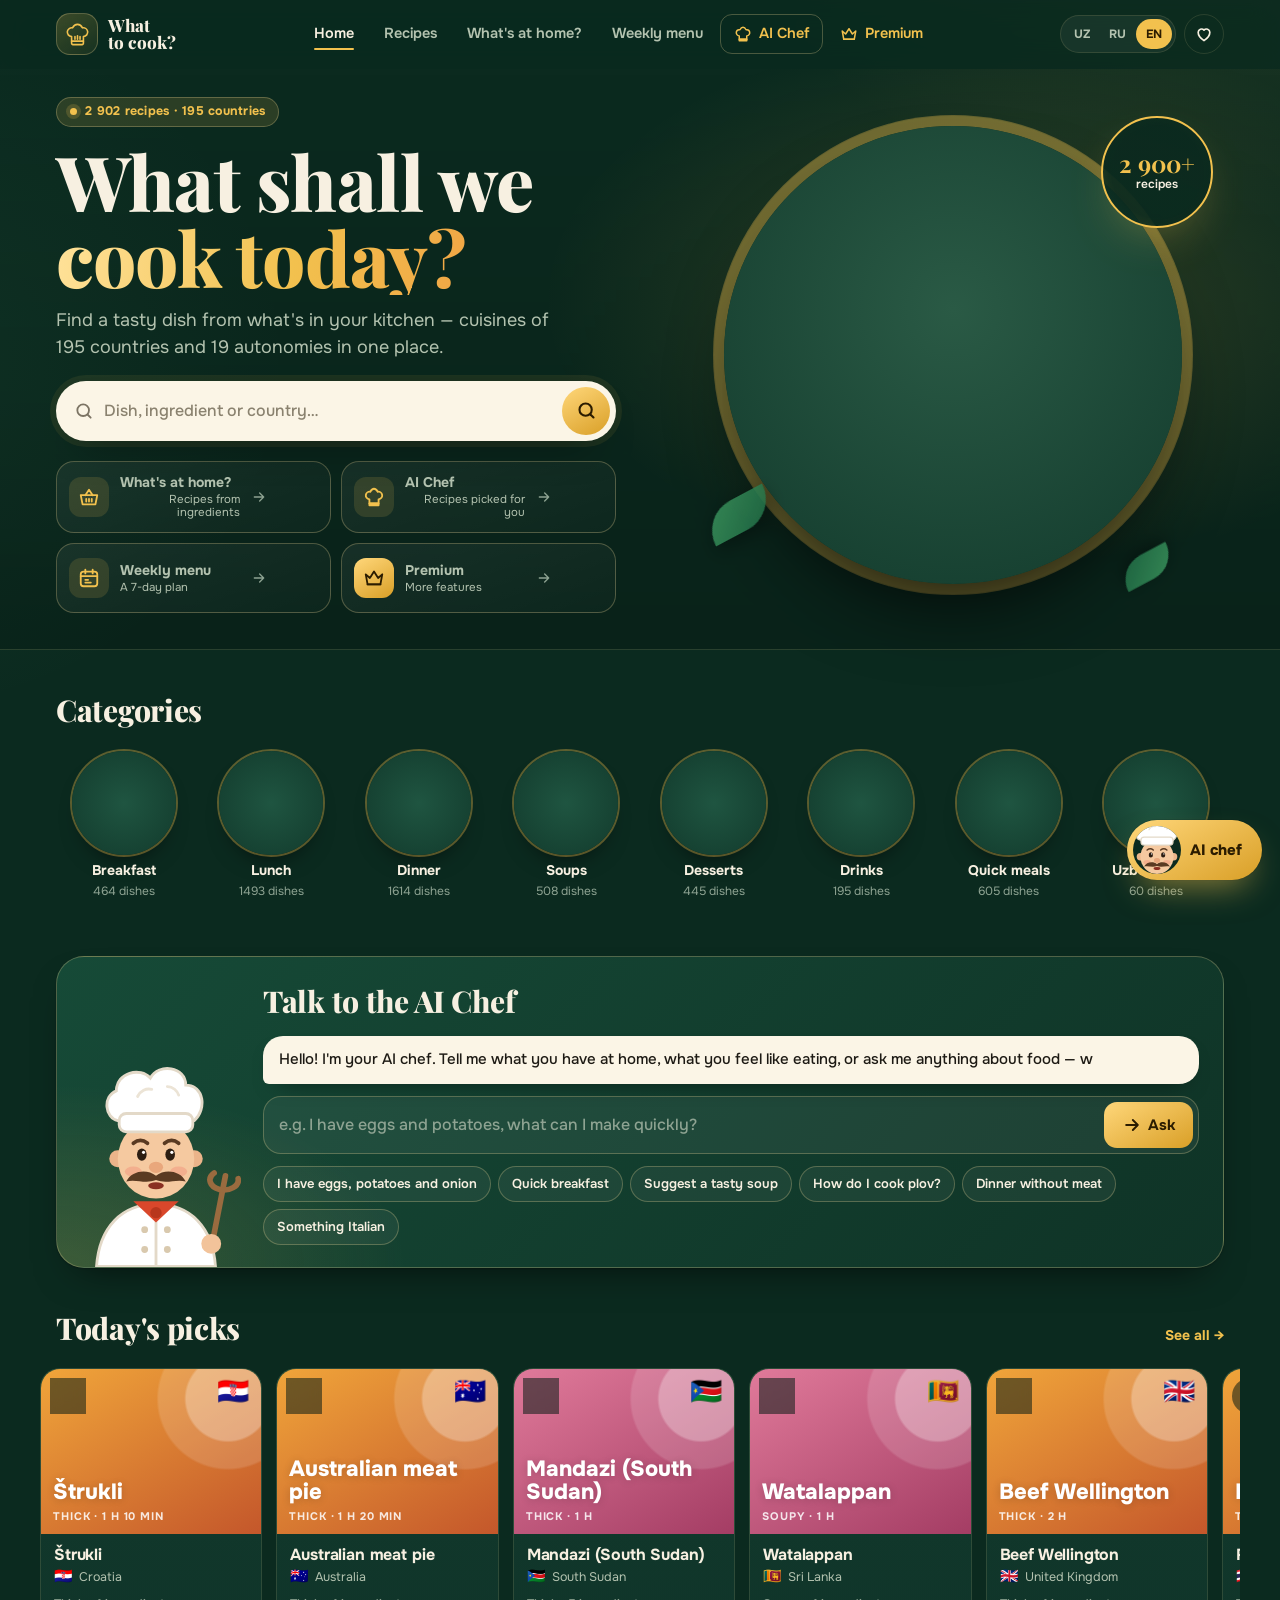
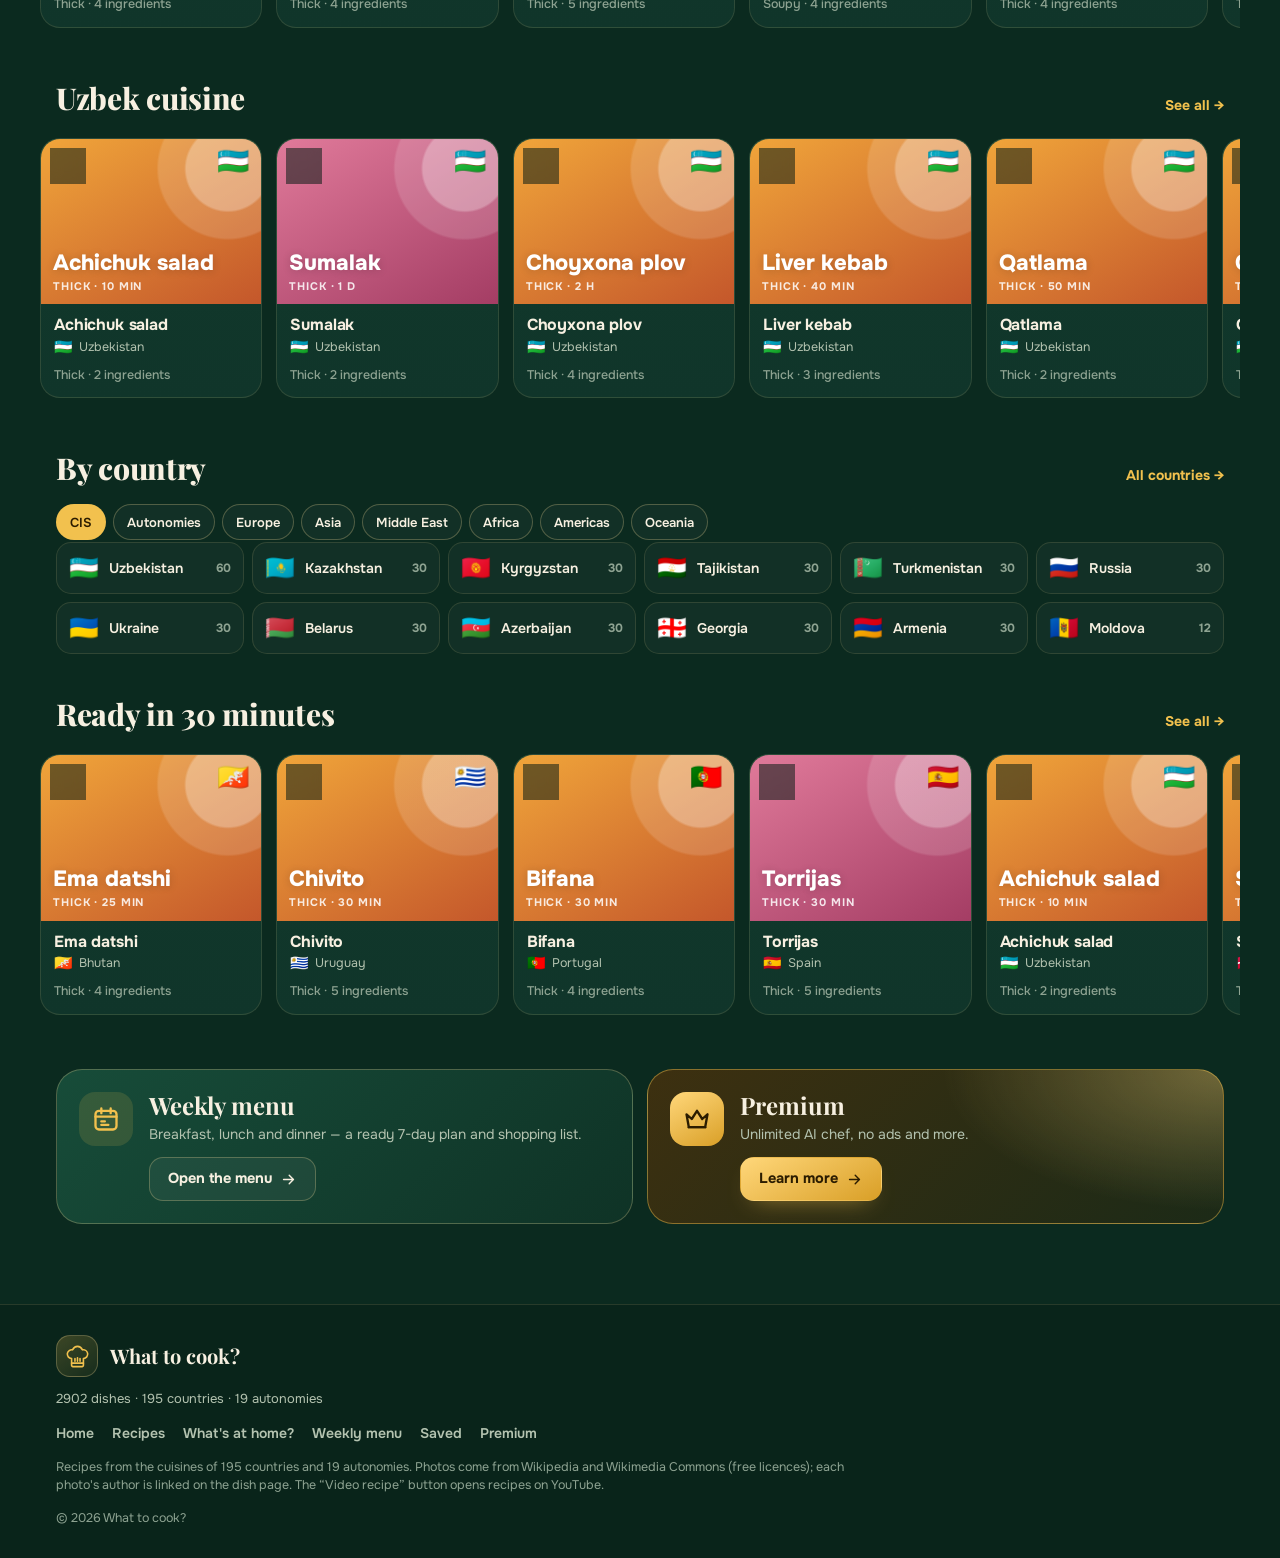
==== preview/index.html @ fdb8fc62 "Yangi dizayn ko'rinishi: /preview/ (asosiy sayt o'zgarmagan) Co-Authored-By: Claude Opus 5.5 <norepl" ====
<!doctype html>
<html lang="uz">
<head>
<meta charset="utf-8">
<meta name="viewport" content="width=device-width,initial-scale=1,viewport-fit=cover">
<title>Nima pishiramiz?</title>
<meta name="description" content="AI oshpazdan so'rang — 195 davlat va 19 avtonomiyadan 2900 dan ortiq taom retsepti, suratlari va tayyorlash usullari.">
<meta name="theme-color" content="#0b2a1f">
<link rel="icon" href="data:image/svg+xml,%3Csvg xmlns='http://www.w3.org/2000/svg' viewBox='0 0 100 100'%3E%3Ctext y='.9em' font-size='90'%3E%F0%9F%8D%B2%3C/text%3E%3C/svg%3E">
<link rel="preconnect" href="https://fonts.googleapis.com">
<link rel="preconnect" href="https://fonts.gstatic.com" crossorigin>
<link rel="preconnect" href="https://commons.wikimedia.org">
<link rel="preconnect" href="https://upload.wikimedia.org">
<link rel="stylesheet" href="https://fonts.googleapis.com/css2?family=Playfair+Display:ital,wght@0,700;0,800;1,700&family=Onest:wght@400;500;600;700&display=swap">
<link rel="stylesheet" href="style.css?v=9">
</head>
<body class="locked">
<div class="gate" id="gate"><div class="gcard"><div class="gspin"></div></div></div>

<header class="hdr" id="hdr">
  <div class="hin wrap">
    <a class="brand" href="#/" aria-label="Nima pishiramiz?">
      <span class="logo" aria-hidden="true"><svg viewBox="0 0 32 32"><path d="M9 18.5c-3.3-.4-5.5-3-5-6.2.5-2.8 3.3-4.7 6.1-4.2C11.3 5.6 13.6 4 16 4s4.7 1.6 5.9 4.1c2.8-.5 5.6 1.4 6.1 4.2.5 3.2-1.7 5.8-5 6.2V24H9z"/><path d="M9 24h14v2.5a1.5 1.5 0 0 1-1.5 1.5h-11A1.5 1.5 0 0 1 9 26.5z"/><path d="M13 18.5v3M16 17.5v4M19 18.5v3"/></svg></span>
      <span class="bname" id="bname">Nima<br>pishiramiz?</span>
    </a>
    <nav class="nav" id="nav" aria-label="Menu"></nav>
    <div class="hact">
      <div class="lang" id="lang" role="group" aria-label="Til / Язык / Language">
        <button data-lang="uz" aria-pressed="true">UZ</button><button data-lang="ru" aria-pressed="false">RU</button><button data-lang="en" aria-pressed="false">EN</button>
      </div>
      <a class="ib" href="#/saqlangan" id="hSaved"><svg viewBox="0 0 24 24" aria-hidden="true"><path d="M12 20s-7-4.4-7-10a4 4 0 0 1 7-2.6A4 4 0 0 1 19 10c0 5.6-7 10-7 10z"/></svg><i id="favN" hidden></i></a>
      <div class="acct" id="acct" hidden></div>
    </div>
  </div>
</header>

<main id="app">
  <!-- ============ HOME ============ -->
  <section class="view" id="vHome" data-view="home">
    <section class="hero">
      <div class="wrap hgrid">
        <div class="htxt">
          <span class="eyebrow" id="hEye"></span>
          <h1 class="htitle" id="hTitle"></h1>
          <p class="hsub" id="hSub"></p>
          <form class="search" id="sForm" role="search" autocomplete="off">
            <svg viewBox="0 0 24 24" aria-hidden="true"><circle cx="11" cy="11" r="7"/><path d="m20 20-3.5-3.5"/></svg>
            <input id="sIn" type="search" enterkeyhint="search">
            <button type="submit" id="sGo" aria-label="Search"><svg viewBox="0 0 24 24" aria-hidden="true"><circle cx="11" cy="11" r="7"/><path d="m20 20-3.5-3.5"/></svg></button>
            <div class="sdrop" id="sDrop" hidden></div>
          </form>
          <div class="qa" id="qa"></div>
        </div>
        <div class="hart" aria-hidden="true">
          <div class="plate" id="heroImg"></div>
          <div class="laurel"><b id="hCount">2 900+</b><span id="hCountL"></span></div>
          <span class="leaf l1"></span><span class="leaf l2"></span>
        </div>
      </div>
    </section>

    <div class="wrap">
      <section class="sec"><div class="sh"><h2 id="tCats"></h2></div><div class="cats" id="cats"></div></section>

      <section class="sec chefsec">
        <div class="hchef" id="hchef" aria-hidden="true"></div>
        <div class="hbody">
          <h2 id="tChef"></h2>
          <p class="hbub" id="heroT"></p>
          <form class="ask" id="askForm" autocomplete="off">
            <input id="askIn" type="text" enterkeyhint="send">
            <button class="askgo" id="askGo" type="submit"><svg viewBox="0 0 24 24" aria-hidden="true"><path d="M5 12h14M13 6l6 6-6 6"/></svg><span id="askGoT"></span></button>
          </form>
          <div class="hsug" id="hSug"></div>
        </div>
      </section>

      <section class="sec"><div class="sh"><h2 id="tToday"></h2><a class="all" href="#/retseptlar" id="aToday"></a></div><div class="row" id="rToday"></div></section>
      <section class="sec"><div class="sh"><h2 id="tUz"></h2><a class="all" href="#/retseptlar?c=O'zbekiston" id="aUz"></a></div><div class="row" id="rUz"></div></section>
      <section class="sec"><div class="sh"><h2 id="tWorld"></h2><button class="all" type="button" id="aWorld"></button></div><div class="chips rtabs" id="wTabs"></div><div class="clist" id="wList"></div></section>
      <section class="sec"><div class="sh"><h2 id="tQuick"></h2><a class="all" href="#/retseptlar?t=30" id="aQuick"></a></div><div class="row" id="rQuick"></div></section>
      <section class="sec promos" id="promos"></section>
    </div>
  </section>

  <!-- ============ RECIPES ============ -->
  <section class="view wrap" id="vRecipes" data-view="recipes" hidden>
    <div class="vhead"><h1 id="rTitle"></h1><p id="rSub"></p></div>
    <div class="filters">
      <div class="fl1">
        <label class="nqw"><svg viewBox="0 0 24 24" aria-hidden="true"><circle cx="11" cy="11" r="7"/><path d="m20 20-3.5-3.5"/></svg><input class="nq" id="nameQ" type="search" autocomplete="off"></label>
        <button class="pick" id="pickC" type="button" aria-haspopup="dialog"></button>
      </div>
      <div class="chips" id="fMeal"></div>
      <div class="fl2"><div class="tog" id="fType"></div><div class="chips" id="fTime"></div></div>
    </div>
    <div class="rhead"><h3 id="rt"></h3><span id="rc"></span><button class="reset" id="fReset" type="button" hidden></button></div>
    <div class="grid" id="grid"></div>
    <button class="more" id="more" hidden></button>
  </section>

  <!-- ============ PANTRY: Uyda nimalar bor? ============ -->
  <section class="view wrap" id="vPantry" data-view="pantry" hidden>
    <div class="vhead"><h1 id="pTitle"></h1><p id="pSub"></p></div>
    <div class="pbox">
      <div class="field"><input id="pIn" type="text" autocomplete="off" enterkeyhint="done"><button class="add" id="pAdd" type="button"></button><div class="sug" id="pSug" hidden></div></div>
      <div class="mine" id="pMine"></div>
      <p class="note" id="pNote"></p>
    </div>
    <div class="chips gtabs" id="pTabs"></div>
    <div class="igrid" id="pIngs"></div>
    <div class="pres" id="pRes">
      <div class="seg" id="pSeg"></div>
      <div class="rhead"><h3 id="prt"></h3><span id="prc"></span></div>
      <div class="grid" id="pGrid"></div>
      <button class="more" id="pMore" hidden></button>
    </div>
  </section>

  <!-- ============ WEEKLY MENU ============ -->
  <section class="view wrap" id="vMenu" data-view="menu" hidden>
    <div class="vhead"><h1 id="mTitle"></h1><p id="mSub"></p></div>
    <div class="mbar"><button class="ib2" id="mPrev" type="button" aria-label="‹">‹</button><b id="mWeek"></b><button class="ib2" id="mNext" type="button" aria-label="›">›</button><button class="btn gold" id="mNew" type="button"></button></div>
    <div class="days" id="mDays"></div>
    <section class="shop"><div class="sh"><h2 id="mShopT"></h2><span id="mShopN"></span></div><p class="note" id="mShopNote"></p><ul class="shopl" id="mShop"></ul></section>
  </section>

  <!-- ============ SAVED ============ -->
  <section class="view wrap" id="vSaved" data-view="saved" hidden>
    <div class="vhead"><h1 id="fTitle"></h1><p id="fSub"></p></div>
    <div class="grid" id="fGrid"></div>
  </section>

  <!-- ============ PREMIUM ============ -->
  <section class="view wrap" id="vPremium" data-view="premium" hidden>
    <div class="prem" id="prem"></div>
  </section>
</main>

<footer class="ftr" id="foot"></footer>

<nav class="tabbar" id="tabbar" aria-label="Menu"></nav>

<div class="ov" id="ov" hidden></div>
<article class="sheet" id="sheet" hidden role="dialog" aria-modal="true"></article>

<div class="ov" id="pov" hidden></div>
<div class="picker" id="picker" hidden role="dialog" aria-modal="true" aria-labelledby="pkTitle">
  <div class="pkh"><span class="grab"></span><h2 id="pkTitle"></h2><button class="pkx" id="pkClose" type="button">×</button></div>
  <div class="pks"><input id="pkSearch" type="search" autocomplete="off"></div>
  <div class="chips pkt" id="pkTabs"></div>
  <div class="pkl" id="pkList"></div>
</div>
<div class="ov" id="admov" hidden></div>
<div class="picker adm" id="adm" hidden role="dialog" aria-modal="true"></div>
<div class="ov" id="aov" hidden></div>
<div class="picker" id="admin" hidden role="dialog" aria-modal="true" aria-labelledby="adTitle">
  <div class="pkh"><span class="grab"></span><h2 id="adTitle"></h2><button class="pkx" id="adClose" type="button">×</button></div>
  <div class="chips pkt" id="adTabs"></div>
  <div class="adl" id="adList"></div>
</div>
<div class="toast" id="toast" role="status"></div>

<button class="fab" id="fab" type="button"><span class="fchef" id="fchef" aria-hidden="true"></span><span class="ftx" id="fabT"></span></button>
<div class="ftip" id="ftip" hidden></div>
<div class="ov" id="cov" hidden></div>
<section class="chat" id="chat" hidden role="dialog" aria-modal="true" aria-labelledby="chName">
  <header class="chh">
    <div class="chav" id="chav" aria-hidden="true"></div>
    <div class="chn"><b id="chName"></b><span id="chSt"></span></div>
    <button class="chb" id="chNew" type="button"><svg viewBox="0 0 24 24" aria-hidden="true"><path d="M4 4v6h6M20 20v-6h-6M5 15a7 7 0 0 0 12 3M19 9A7 7 0 0 0 7 6"/></svg></button>
    <button class="chb" id="chX" type="button"><svg viewBox="0 0 24 24" aria-hidden="true"><path d="M6 6l12 12M18 6 6 18"/></svg></button>
  </header>
  <div class="msgs" id="msgs" aria-live="polite"></div>
  <div class="chips csug" id="cSug"></div>
  <form class="comp" id="comp" autocomplete="off">
    <button class="mic" id="mic" type="button" hidden><svg viewBox="0 0 24 24" aria-hidden="true"><rect x="9" y="3" width="6" height="11" rx="3"/><path d="M5 11a7 7 0 0 0 14 0M12 18v3"/></svg></button>
    <textarea id="cIn" rows="1" enterkeyhint="send"></textarea>
    <button class="send" id="cSend" type="submit"><svg viewBox="0 0 24 24" aria-hidden="true"><path d="M5 12h14M13 6l6 6-6 6"/></svg></button>
  </form>
</section>

<script src="data/_db.js?v=7"></script>
<script src="data/uz.js"></script>
<script src="data/kz-kg-tj-tm.js"></script>
<script src="data/ru-ua-by.js"></script>
<script src="data/az-ge-am.js"></script>
<script src="data/tr-ar.js"></script>
<script src="data/cn-kr-jp-in.js"></script>
<script src="data/it-fr-es.js"></script>
<script src="data/de-gr-mx-us.js"></script>
<script src="data/eu1.js"></script>
<script src="data/eu2.js"></script>
<script src="data/eu3.js"></script>
<script src="data/me.js"></script>
<script src="data/as1.js"></script>
<script src="data/as2.js"></script>
<script src="data/af1.js"></script>
<script src="data/af2.js"></script>
<script src="data/af3.js"></script>
<script src="data/am1.js"></script>
<script src="data/am2.js"></script>
<script src="data/x-avt1.js"></script>
<script src="data/x-avt2.js"></script>
<script src="data/x-avt3.js"></script>
<script src="data/x-af1.js"></script>
<script src="data/x-af2.js"></script>
<script src="data/x-af3.js"></script>
<script src="data/x-am1.js"></script>
<script src="data/x-am2.js"></script>
<script src="data/x-oc.js"></script>
<script src="data/x-as.js"></script>
<script src="data/x-eu.js"></script>
<script src="data/i18n.js?v=6"></script>
<script src="data/photos.js?v=7"></script>
<script src="app.js?v=9"></script>
<script src="ai-config.js?v=8"></script>
<script src="chef.js?v=9"></script>
<script src="firebase-config.js?v=6"></script>
<script type="module" src="auth.js?v=6"></script>
</body>
</html>
---- preview/style.css ----
/* Nima pishiramiz — to'q yashil + oltin dizayn. Bosh sahifa, retseptlar, "Uyda nima bor?", haftalik menyu, saqlanganlar, premium, AI oshpaz.
   Taom suratlari faqat data/photos.js dan olinadi; bu fayl ularning faqat ko'rinishini belgilaydi. */
:root{
  --bg:#0b2a1f; --bg-2:#0e3326; --surface:#123a2c; --surface-2:#184636; --surface-3:#1f5541;
  --line:rgba(242,214,150,.13); --line-2:rgba(242,214,150,.28);
  --ink:#f7f0e1; --muted:#b4c3b0; --dim:#8ea392;
  --gold:#f2c14e; --gold-2:#d99f27; --gold-ink:#2b1c00; --gold-soft:rgba(242,193,78,.14);
  --orange:#f08a3c; --herb:#5fd096; --herb-ink:#06150d; --herb-soft:rgba(95,208,150,.15);
  --chili:#ff8e72; --chili-soft:rgba(255,142,114,.14); --yt:#e3342a; --cream:#fbf5e6;
  --saffron:var(--gold); --saffron-soft:var(--gold-soft); --saffron-ink:var(--gold); --sea:#6cc3e0; --sea-soft:rgba(108,195,224,.14);
  --shadow:0 1px 2px rgba(0,0,0,.25),0 18px 40px -22px rgba(0,0,0,.75);
  --glow:0 18px 50px -20px rgba(242,193,78,.45);
  --f-d:"Playfair Display",Georgia,"Times New Roman",serif;
  --f-b:"Onest",system-ui,-apple-system,"Segoe UI",Roboto,sans-serif;
  --r:20px; --tab:0px;
  color-scheme:dark;
}
*{box-sizing:border-box}
[hidden]{display:none!important}
html{-webkit-text-size-adjust:100%;scroll-padding-top:80px}
body{margin:0;background:var(--bg);color:var(--ink);font-family:var(--f-b);font-size:15px;line-height:1.5;-webkit-font-smoothing:antialiased;
  background-image:radial-gradient(900px 520px at 100% -10%,rgba(242,193,78,.10),transparent 60%),radial-gradient(700px 600px at -10% 40%,rgba(95,208,150,.07),transparent 60%);background-attachment:fixed}
img{max-width:100%}
a{color:inherit}
button{font:inherit;color:inherit;cursor:pointer;-webkit-tap-highlight-color:transparent}
button:focus-visible,input:focus-visible,a:focus-visible,textarea:focus-visible,.card:focus-visible{outline:2px solid var(--gold);outline-offset:2px}
h1,h2,h3{margin:0;letter-spacing:-.01em;text-wrap:balance}
.wrap{max-width:1200px;margin:0 auto;padding-left:max(16px,env(safe-area-inset-left,0px));padding-right:max(16px,env(safe-area-inset-right,0px))}
.ic{width:20px;height:20px;fill:none;stroke:currentColor;stroke-width:2;stroke-linecap:round;stroke-linejoin:round;flex:none}
@media (max-width:999px){:root{--tab:72px}}

/* ---------- header ---------- */
.hdr{position:sticky;top:0;z-index:30;padding-top:env(safe-area-inset-top,0px);background:rgba(11,42,31,.78);backdrop-filter:saturate(1.3) blur(14px);-webkit-backdrop-filter:saturate(1.3) blur(14px);border-bottom:1px solid transparent;transition:border-color .2s,background .2s}
.hdr.sc{border-bottom-color:var(--line);background:rgba(11,42,31,.92)}
.hin{display:flex;align-items:center;gap:16px;height:68px}
.brand{display:flex;align-items:center;gap:10px;text-decoration:none;flex:none}
.logo{width:42px;height:42px;display:grid;place-items:center;border-radius:14px;background:linear-gradient(145deg,rgba(242,193,78,.22),rgba(242,193,78,.06));border:1px solid var(--line-2)}
.logo svg{width:27px;height:27px;fill:none;stroke:var(--gold);stroke-width:1.9;stroke-linecap:round;stroke-linejoin:round}
.bname{font-family:var(--f-d);font-weight:800;font-size:17px;line-height:1.02;color:var(--ink)}
.nav{flex:1;display:flex;align-items:center;justify-content:center;gap:4px}
.nav a,.nav button{display:inline-flex;align-items:center;gap:7px;height:40px;padding:0 13px;border-radius:12px;border:0;background:none;text-decoration:none;font-weight:600;font-size:14.5px;color:var(--muted);white-space:nowrap;position:relative;transition:color .2s,background .2s}
.nav a:hover,.nav button:hover{color:var(--ink);background:rgba(255,255,255,.04)}
.nav a[aria-current="page"]{color:var(--ink)}
.nav a[aria-current="page"]::after{content:"";position:absolute;left:13px;right:13px;bottom:4px;height:2px;border-radius:2px;background:var(--gold)}
.nav .navchef{color:var(--gold);border:1px solid var(--line-2)}
.nav .navchef .ic,.nav .navprem .ic{width:18px;height:18px}
.nav .navprem{color:var(--gold)}
.hact{display:flex;align-items:center;gap:8px;flex:none;margin-left:auto}
.lang{display:flex;flex:none;background:rgba(255,255,255,.05);border:1px solid var(--line);border-radius:999px;padding:3px}
.lang button{border:0;background:transparent;height:30px;min-width:36px;padding:0 8px;border-radius:999px;font-size:12px;font-weight:700;letter-spacing:.04em;color:var(--muted)}
.lang button[aria-pressed="true"]{background:var(--gold);color:var(--gold-ink)}
.ib{position:relative;width:40px;height:40px;border-radius:50%;display:grid;place-items:center;border:1px solid var(--line);color:var(--ink);text-decoration:none}
.ib svg{width:20px;height:20px;fill:none;stroke:currentColor;stroke-width:2;stroke-linecap:round;stroke-linejoin:round}
.ib i{position:absolute;top:-4px;right:-4px;min-width:18px;height:18px;padding:0 5px;border-radius:9px;background:var(--gold);color:var(--gold-ink);font:700 11px/18px var(--f-b);font-style:normal;text-align:center}
@media (max-width:999px){.nav{display:none}.hin{height:60px}.bname{font-size:16px}}
@media (max-width:420px){.lang button{min-width:30px;padding:0 6px}.hin{gap:10px}.bname{font-size:15px}.logo{width:38px;height:38px}}

/* ---------- bottom tab bar (phones) ---------- */
.tabbar{position:fixed;left:0;right:0;bottom:0;z-index:33;display:none;grid-template-columns:repeat(5,1fr);align-items:end;height:calc(66px + env(safe-area-inset-bottom,0px));padding:0 6px env(safe-area-inset-bottom,0px);background:rgba(10,36,27,.94);backdrop-filter:blur(14px);-webkit-backdrop-filter:blur(14px);border-top:1px solid var(--line)}
@media (max-width:999px){.tabbar{display:grid}}
.tb{display:flex;flex-direction:column;align-items:center;justify-content:center;gap:3px;height:62px;border:0;background:none;text-decoration:none;color:var(--dim);font-size:11px;font-weight:600;min-width:0}
.tb span{white-space:nowrap;overflow:hidden;text-overflow:ellipsis;max-width:100%}
.tb .ic{width:23px;height:23px}
.tb[aria-current="page"]{color:var(--gold)}
.tb.mid{color:var(--gold)}
.tbc{width:58px;height:58px;margin-top:-26px;border-radius:50%;display:grid;place-items:center;background:linear-gradient(150deg,#ffd77a,var(--gold-2));color:var(--gold-ink);box-shadow:0 10px 24px -8px rgba(242,193,78,.6),0 0 0 5px var(--bg)}
.tbc .ic{width:28px;height:28px;stroke-width:1.9}

/* ---------- hero ---------- */
.hero{position:relative;z-index:5;overflow:hidden;overflow:clip visible;padding:26px 0 34px;background:radial-gradient(700px 420px at 78% 40%,rgba(242,193,78,.16),transparent 65%),linear-gradient(180deg,rgba(0,0,0,.0),rgba(0,0,0,.18));border-bottom:1px solid var(--line)}
.hgrid{display:grid;grid-template-columns:1.05fr .95fr;gap:28px;align-items:center}
.eyebrow{display:inline-flex;align-items:center;gap:8px;height:30px;padding:0 13px;border-radius:999px;background:var(--gold-soft);border:1px solid var(--line-2);color:var(--gold);font-weight:700;font-size:12.5px;letter-spacing:.02em}
.eyebrow::before{content:"";width:7px;height:7px;border-radius:50%;background:var(--gold);box-shadow:0 0 0 4px rgba(242,193,78,.18)}
.htitle{font-family:var(--f-d);font-weight:800;font-size:clamp(40px,6.4vw,76px);line-height:1;margin:16px 0 12px}
.htitle em{display:block;font-style:normal;background:linear-gradient(100deg,#ffe29a,var(--gold) 40%,var(--orange));-webkit-background-clip:text;background-clip:text;color:transparent}
.hsub{margin:0 0 20px;color:var(--muted);font-size:clamp(15px,1.6vw,18px);max-width:520px}
.search{position:relative;display:flex;align-items:center;gap:8px;max-width:560px;height:60px;padding:0 6px 0 18px;border-radius:999px;background:var(--cream);color:#1d1a14;box-shadow:0 20px 40px -24px rgba(0,0,0,.8),0 0 0 6px rgba(242,193,78,.08)}
.search>svg{width:20px;height:20px;fill:none;stroke:#7c7464;stroke-width:2.2;stroke-linecap:round;flex:none}
.search input{flex:1;min-width:0;height:100%;border:0;background:transparent;font:500 16px var(--f-b);color:#1d1a14;outline:none}
.search input::placeholder{color:#8a826f}
.search input::-webkit-search-cancel-button{display:none}
.search button[type=submit]{width:48px;height:48px;border-radius:50%;border:0;background:linear-gradient(150deg,#ffd77a,var(--gold-2));display:grid;place-items:center;flex:none}
.search button svg{width:21px;height:21px;fill:none;stroke:var(--gold-ink);stroke-width:2.4;stroke-linecap:round}
.sdrop{position:absolute;left:0;right:0;top:68px;z-index:20;max-height:min(460px,60vh);overflow-y:auto;background:var(--surface);border:1px solid var(--line-2);border-radius:20px;box-shadow:var(--shadow);padding:6px;color:var(--ink)}
.sg{padding:10px 10px 4px;font-size:11.5px;font-weight:700;letter-spacing:.08em;text-transform:uppercase;color:var(--dim)}
.si{display:flex;align-items:center;gap:11px;width:100%;padding:7px 8px;border:0;background:none;border-radius:13px;text-align:left}
.si:hover,.si[aria-selected="true"]{background:var(--surface-2)}
.sth{width:42px;height:42px;border-radius:11px;overflow:hidden;flex:none;display:grid;place-items:center;background:var(--surface-2);font-size:22px}
.sth img{width:100%;height:100%;object-fit:cover}
.sth .ic{width:18px;height:18px;color:var(--gold)}
.stx{display:flex;flex-direction:column;min-width:0}
.stx b{font-weight:600;font-size:14.5px;white-space:nowrap;overflow:hidden;text-overflow:ellipsis}
.stx small{color:var(--muted);font-size:12.5px;white-space:nowrap;overflow:hidden;text-overflow:ellipsis}
.qa{display:grid;grid-template-columns:1fr 1fr;gap:10px;margin-top:20px;max-width:560px}
.qb{display:flex;align-items:center;gap:11px;min-height:70px;padding:12px;border-radius:18px;border:1px solid var(--line-2);background:linear-gradient(160deg,rgba(255,255,255,.06),rgba(255,255,255,.015));text-decoration:none;text-align:left;transition:transform .2s,border-color .2s,background .2s}
.qb:hover{transform:translateY(-2px);border-color:rgba(242,193,78,.55);background:linear-gradient(160deg,rgba(242,193,78,.12),rgba(255,255,255,.02))}
.qi{width:40px;height:40px;border-radius:12px;display:grid;place-items:center;background:var(--gold-soft);color:var(--gold);flex:none}
.qi .ic{width:22px;height:22px}
.qt{display:flex;flex-direction:column;align-items:flex-start;text-align:left;min-width:0;line-height:1.2;flex:1;width:100%}
.qt b{font-size:14px;font-weight:700}
.qt small{font-size:11.5px;color:var(--muted);margin-top:2px}
.qar{width:16px;height:16px;color:var(--dim)}
.q-premium .qi{background:linear-gradient(150deg,#ffd77a,var(--gold-2));color:var(--gold-ink)}
.hart{position:relative;justify-self:center;width:min(100%,520px);aspect-ratio:1}
.plate{position:absolute;inset:6%;border-radius:50%;overflow:hidden;background:radial-gradient(circle at 50% 40%,#2a5a45,#123a2c);box-shadow:0 40px 80px -30px rgba(0,0,0,.85),0 0 0 10px rgba(242,193,78,.10),0 0 0 11px rgba(242,193,78,.35);cursor:pointer;animation:plateIn .9s cubic-bezier(.2,.8,.2,1) both}
.plate img{width:100%;height:100%;object-fit:cover;display:block;transform:scale(1.04);transition:transform 6s ease-out}
.plate:hover img{transform:scale(1.1)}
@keyframes plateIn{from{opacity:0;transform:scale(.92) rotate(-6deg)}to{opacity:1;transform:none}}
.laurel{position:absolute;right:0;top:4%;width:112px;height:112px;border-radius:50%;display:flex;flex-direction:column;align-items:center;justify-content:center;background:radial-gradient(circle,rgba(11,42,31,.92) 60%,rgba(11,42,31,.6));border:2px solid var(--gold);color:var(--gold);box-shadow:var(--glow);text-align:center}
.laurel b{font-family:var(--f-d);font-size:24px;line-height:1}
.laurel span{font-size:12px;font-weight:600;color:var(--ink)}
.leaf{position:absolute;width:70px;height:34px;border-radius:70px 0;background:linear-gradient(135deg,#3f9b62,#1e6b45);opacity:.85;filter:drop-shadow(0 6px 10px rgba(0,0,0,.4))}
.leaf.l1{left:2%;bottom:16%;transform:rotate(-28deg)}
.leaf.l2{right:6%;bottom:6%;transform:rotate(152deg) scale(.8)}
@media (max-width:899px){
  .hero{padding:14px 0 26px}
  .hgrid{grid-template-columns:1fr;gap:6px}
  .hart{order:-1;width:min(56vw,210px);margin:-6px auto -4px}
  .laurel{width:84px;height:84px;right:-6px}.laurel b{font-size:19px}.laurel span{font-size:10.5px}
  .htitle{margin-top:12px}
  .qa{grid-template-columns:1fr 1fr}
  .search{height:56px}
}
@media (max-width:560px){.qb{flex-direction:column;align-items:flex-start;gap:9px;min-height:0;padding:12px}.qar{display:none}.qt b{font-size:14px}}

/* ---------- sections ---------- */
.sec{margin-top:44px}
.sh{display:flex;justify-content:space-between;align-items:baseline;gap:12px;margin-bottom:14px}
.sh h2{font-family:var(--f-d);font-weight:800;font-size:clamp(23px,3vw,30px);line-height:1.1}
.all{flex:none;border:0;background:none;padding:4px 0;color:var(--gold);font-weight:700;font-size:14px;text-decoration:none}
.all:hover{text-decoration:underline;text-underline-offset:3px}
.cats{display:grid;grid-template-columns:repeat(8,1fr);gap:12px}
.cat{display:flex;flex-direction:column;align-items:center;gap:7px;text-decoration:none;text-align:center;padding:10px 4px 12px;border-radius:20px;transition:background .2s,transform .2s}
.cat:hover{background:rgba(255,255,255,.04);transform:translateY(-3px)}
.cimg{width:min(100%,104px);aspect-ratio:1;border-radius:50%;overflow:hidden;background:radial-gradient(circle,var(--surface-3),var(--surface));box-shadow:0 0 0 2px rgba(242,193,78,.35),0 14px 26px -16px rgba(0,0,0,.9);display:block}
.cimg img{width:100%;height:100%;object-fit:cover;display:block;transition:transform .5s}
.cat:hover .cimg img{transform:scale(1.08)}
.cat b{font-size:14px;font-weight:700;line-height:1.2}
.cat small{color:var(--dim);font-size:12px;margin-top:-4px}
@media (max-width:899px){.cats{display:flex;overflow-x:auto;scrollbar-width:none;margin:0 -16px;padding:0 16px;scroll-snap-type:x mandatory}.cats::-webkit-scrollbar{display:none}.cat{flex:0 0 96px;scroll-snap-align:start}.cimg{width:84px}}
.row{display:grid;grid-auto-flow:column;grid-auto-columns:minmax(232px,1fr);gap:14px;overflow-x:auto;scroll-snap-type:x mandatory;scrollbar-width:none;margin:0 -16px;padding:4px 16px 10px}
.row::-webkit-scrollbar{display:none}
.row>.card{scroll-snap-align:start}
@media (min-width:1100px){.row{grid-auto-columns:calc((100% - 4*14px)/5)}}
@media (max-width:560px){.row{grid-auto-columns:182px;gap:11px}}

/* ---------- dish card ---------- */
.grid{display:grid;grid-template-columns:repeat(auto-fill,minmax(230px,1fr));gap:16px}
@media (max-width:560px){.grid{grid-template-columns:1fr 1fr;gap:11px}}
.card{position:relative;display:flex;flex-direction:column;text-align:left;padding:0;border:1px solid var(--line);background:linear-gradient(180deg,var(--surface),#10352a);border-radius:var(--r);overflow:hidden;min-width:0;cursor:pointer;transition:transform .25s cubic-bezier(.2,.8,.2,1),box-shadow .25s,border-color .25s}
.card:hover{transform:translateY(-4px);border-color:rgba(242,193,78,.4);box-shadow:0 22px 40px -24px rgba(0,0,0,.9)}
.cover{position:relative;aspect-ratio:4/3;max-width:100%;overflow:hidden;background:var(--surface-2)}
.cover img{position:absolute;inset:0;width:100%;height:100%;object-fit:cover;display:block;transition:transform .6s cubic-bezier(.2,.8,.2,1),opacity .4s;opacity:0}
.cover.in img{opacity:1}
.card:hover .cover img{transform:scale(1.07)}
.cover::after{content:"";position:absolute;inset:auto 0 0 0;height:45%;background:linear-gradient(180deg,transparent,rgba(5,20,14,.55));pointer-events:none;z-index:1}
.cover:has(.tile)::after{display:none}
.ctime{position:absolute;left:9px;bottom:9px;z-index:2;display:inline-flex;align-items:center;gap:5px;height:26px;padding:0 9px;border-radius:999px;background:rgba(8,28,20,.66);backdrop-filter:blur(6px);color:#fff;font-size:12px;font-weight:700}
.ctime .ic{width:14px;height:14px;color:var(--gold)}
.cover:has(.tile) .ctime{display:none}
.fav{position:absolute;right:9px;top:9px;z-index:3;width:36px;height:36px;border-radius:50%;border:0;background:rgba(8,28,20,.55);backdrop-filter:blur(6px);display:grid;place-items:center;color:#fff;transition:transform .2s,background .2s}
.fav .ic{width:19px;height:19px}
.fav:hover{transform:scale(1.08)}
.fav[aria-pressed="true"]{background:#fff;color:#e2463d}
.fav[aria-pressed="true"] .ic{fill:currentColor}
.cover:has(.tile) .fav{right:auto;left:9px}
.badge{position:absolute;left:9px;top:9px;height:26px;padding:0 9px;border-radius:999px;background:var(--cream);color:#1d1a14;font-size:12px;font-weight:700;display:flex;align-items:center;gap:5px;box-shadow:0 2px 8px rgba(0,0,0,.25);font-variant-numeric:tabular-nums;z-index:2}
.badge.ok{background:var(--herb);color:var(--herb-ink)}
.cover:has(.badge):has(.tile) .fav{left:auto;right:9px;top:auto;bottom:9px}
.cb{padding:11px 13px 13px;display:flex;flex-direction:column;gap:3px;flex:1;min-width:0}
.cb h3{font-size:16px;font-weight:700;line-height:1.22;overflow-wrap:anywhere;font-family:var(--f-b)}
.cm{display:flex;align-items:center;gap:6px;font-size:12.5px;color:var(--muted);min-width:0}
.cf{font-size:15px;line-height:1}
.ml{margin-top:auto;padding-top:6px;font-size:12.5px;font-weight:600;color:var(--chili);overflow:hidden;display:-webkit-box;-webkit-line-clamp:2;-webkit-box-orient:vertical}
.ml.ok{color:var(--herb)} .ml.n{color:var(--dim);font-weight:500}
@media (max-width:560px){.cb{padding:9px 10px 11px}.cb h3{font-size:14.5px}.cm,.ml{font-size:11.5px}.fav{width:32px;height:32px}.ctime{font-size:11px;height:24px;padding:0 7px}}
/* fallback card for dishes without a photo (unchanged look) */
.tile{position:absolute;inset:0;display:flex;flex-direction:column;justify-content:flex-end;padding:10px 12px;color:#fff;background:
  radial-gradient(circle at 85% 18%,rgba(255,255,255,.28) 0 18%,transparent 19%),
  radial-gradient(circle at 85% 18%,rgba(255,255,255,.14) 0 30%,transparent 31%),
  linear-gradient(150deg,var(--c1),var(--c2))}
.tile .fl{position:absolute;top:10px;right:12px;font-size:26px;line-height:1}
.tile b{font-family:var(--f-b);font-weight:800;font-size:clamp(17px,4.4vw,22px);line-height:1.05;text-shadow:0 1px 8px rgba(0,0,0,.18);overflow-wrap:anywhere}
.tile i{font-style:normal;font-size:11px;font-weight:700;letter-spacing:.08em;text-transform:uppercase;opacity:.85;margin-top:3px}
.cover .ld{position:absolute;inset:0;background:linear-gradient(90deg,var(--surface-2) 25%,var(--surface-3) 50%,var(--surface-2) 75%);background-size:200% 100%;animation:sh 1.3s linear infinite}
@keyframes sh{from{background-position:200% 0}to{background-position:-200% 0}}
.empty{grid-column:1/-1;text-align:center;padding:40px 18px;color:var(--muted);border:1px dashed var(--line-2);border-radius:var(--r);background:rgba(255,255,255,.02)}
.empty b{display:block;color:var(--ink);font-family:var(--f-d);font-size:22px;margin-bottom:6px}
.empty .eh{display:grid;place-items:center;width:58px;height:58px;margin:0 auto 12px;border-radius:50%;background:var(--gold-soft);color:var(--gold)}
.empty .eh .ic{width:28px;height:28px}

/* countries */
.rtabs{margin-bottom:12px}
.clist{display:grid;grid-template-columns:repeat(auto-fill,minmax(178px,1fr));gap:8px}
.cc{display:flex;align-items:center;gap:10px;min-height:52px;padding:8px 12px;border-radius:15px;border:1px solid var(--line);background:rgba(255,255,255,.03);text-decoration:none;transition:border-color .2s,background .2s}
.cc:hover{border-color:rgba(242,193,78,.45);background:rgba(242,193,78,.06)}
.ccf{font-size:24px;line-height:1}
.ccn{flex:1;min-width:0;font-weight:600;font-size:14px;line-height:1.2;overflow-wrap:anywhere}
.cc small{color:var(--dim);font-weight:700;font-size:12px}
@media (max-width:560px){.clist{grid-template-columns:1fr 1fr}}

/* chips */
.chips{display:flex;gap:7px;overflow-x:auto;scrollbar-width:none;margin:0 -16px;padding:0 16px 2px}
.chips::-webkit-scrollbar{display:none}
.chip{flex:none;height:40px;padding:0 15px;border-radius:999px;border:1px solid var(--line-2);background:rgba(255,255,255,.03);font-weight:600;font-size:14px;white-space:nowrap;display:inline-flex;align-items:center;gap:6px;color:var(--ink);transition:background .2s,border-color .2s}
.chip:hover{border-color:rgba(242,193,78,.5)}
.chip[aria-pressed="true"]{background:var(--gold);color:var(--gold-ink);border-color:transparent}
.chip.sm{height:36px;padding:0 13px;font-size:13px}
.chip .ic{width:15px;height:15px}

/* AI chef block on the home page */
.chefsec{position:relative;display:grid;grid-template-columns:170px 1fr;gap:10px 22px;align-items:end;padding:22px 24px 22px 14px;border-radius:28px;overflow:hidden;
  background:radial-gradient(500px 260px at 0% 100%,rgba(242,193,78,.18),transparent 70%),linear-gradient(135deg,#164a37,#0f3326);border:1px solid var(--line-2);box-shadow:var(--shadow)}
.hchef{width:170px;align-self:end;margin-bottom:-22px}
.hchef .chef{width:100%;height:auto;display:block}
.hbody{min-width:0;display:flex;flex-direction:column;gap:12px}
.hbody h2{font-family:var(--f-d);font-weight:800;font-size:clamp(23px,3vw,30px)}
.hbub{position:relative;margin:0;background:var(--cream);color:#1d1a14;border-radius:20px 20px 20px 6px;padding:13px 16px;font-size:15px;line-height:1.45;font-weight:500;min-height:3.2em;box-shadow:0 10px 24px -16px rgba(0,0,0,.8)}
.ask{display:flex;gap:6px;background:rgba(255,255,255,.06);border:1.5px solid var(--line-2);border-radius:18px;padding:5px;transition:border-color .2s,box-shadow .2s}
.ask:focus-within{border-color:var(--gold);box-shadow:0 0 0 4px rgba(242,193,78,.15)}
.ask input{flex:1;min-width:0;border:0;background:transparent;color:var(--ink);font:500 16px var(--f-b);padding:0 10px;height:46px;outline:none}
.ask input::placeholder{color:var(--dim)}
.askgo{flex:none;height:46px;padding:0 18px;border:0;border-radius:13px;background:linear-gradient(150deg,#ffd77a,var(--gold-2));color:var(--gold-ink);font-weight:700;display:flex;align-items:center;gap:6px}
.askgo svg,.send svg,.mic svg,.chb svg{width:20px;height:20px;fill:none;stroke:currentColor;stroke-width:2.3;stroke-linecap:round;stroke-linejoin:round}
.hsug{display:flex;gap:7px;flex-wrap:wrap}
.hsug .chip,.csug .chip{background:rgba(255,255,255,.05)}
@media (max-width:640px){
  .chefsec{grid-template-columns:84px 1fr;padding:16px 14px 16px 8px;gap:10px 10px}
  .hchef{width:88px;margin-bottom:0;grid-row:1/3;align-self:start}
  .hbody{display:contents}
  .hbody h2{grid-column:2;font-size:22px;align-self:center}
  .hbub{grid-column:2;font-size:14px;padding:10px 12px}
  .ask,.hsug{grid-column:1/-1}
  .hsug{flex-wrap:nowrap;overflow-x:auto;scrollbar-width:none;margin:0 -14px;padding:0 14px}.hsug::-webkit-scrollbar{display:none}
  .askgo span{display:none}.askgo{padding:0 15px}
}

/* promos */
.promos{display:grid;grid-template-columns:1fr 1fr;gap:14px}
.promo{display:flex;gap:16px;align-items:flex-start;padding:22px;border-radius:26px;text-decoration:none;border:1px solid var(--line-2);background:linear-gradient(135deg,#174c39,#0f3326);transition:transform .2s}
.promo:hover{transform:translateY(-3px)}
.promo.p-premium{background:radial-gradient(400px 200px at 100% 0,rgba(255,215,122,.35),transparent 70%),linear-gradient(135deg,#3d3010,#1c2a17);border-color:rgba(242,193,78,.45)}
.pic{width:54px;height:54px;border-radius:16px;display:grid;place-items:center;background:var(--gold-soft);color:var(--gold);flex:none}
.p-premium .pic{background:linear-gradient(150deg,#ffd77a,var(--gold-2));color:var(--gold-ink)}
.pic .ic{width:28px;height:28px}
.ptx{display:flex;flex-direction:column;gap:6px;align-items:flex-start}
.ptx b{font-family:var(--f-d);font-size:24px;line-height:1.1}
.ptx small{color:var(--muted);font-size:14px}
@media (max-width:760px){.promos{grid-template-columns:1fr}}
.btn{display:inline-flex;align-items:center;justify-content:center;gap:8px;height:44px;padding:0 18px;border-radius:14px;border:1px solid var(--line-2);background:rgba(255,255,255,.05);font-weight:700;font-size:14.5px;text-decoration:none;color:var(--ink);margin-top:6px}
.btn .ic{width:17px;height:17px}
.btn.gold{background:linear-gradient(150deg,#ffd77a,var(--gold-2));color:var(--gold-ink);border-color:transparent;box-shadow:0 10px 24px -14px rgba(242,193,78,.7)}
.btn.big{height:56px;font-size:17px;border-radius:18px;width:100%}

/* ---------- pages ---------- */
main{padding-bottom:20px}
.view.wrap{padding-top:26px}
.vhead{margin-bottom:18px}
.vhead h1{font-family:var(--f-d);font-weight:800;font-size:clamp(32px,4.6vw,48px);line-height:1.05}
.vhead p{margin:8px 0 0;color:var(--muted);font-size:15.5px;max-width:640px}
.filters{display:flex;flex-direction:column;gap:12px;padding:16px;border-radius:24px;background:rgba(255,255,255,.03);border:1px solid var(--line);margin-bottom:20px}
.fl1{display:grid;grid-template-columns:1.3fr 1fr;gap:10px}
.fl2{display:flex;gap:12px;align-items:center;flex-wrap:wrap}
.fl2 .chips{flex:1;margin:0;padding:0}
@media (max-width:640px){.fl1{grid-template-columns:1fr}.fl2{flex-direction:column;align-items:stretch}.fl2 .chips{margin:0 -12px;padding:0 12px}.filters{padding:12px;border-radius:20px}.filters>.chips{margin:0 -12px;padding:0 12px}.tog{grid-template-columns:repeat(3,1fr)}}
.nqw{position:relative;display:block}
.nqw svg{position:absolute;left:15px;top:50%;transform:translateY(-50%);width:19px;height:19px;fill:none;stroke:var(--dim);stroke-width:2.2;stroke-linecap:round}
.nq{width:100%;height:50px;border-radius:15px;border:1.5px solid var(--line-2);background:rgba(0,0,0,.18);color:var(--ink);padding:0 14px 0 44px;font:500 16px var(--f-b)}
.nq:focus{outline:none;border-color:var(--gold)}
.nq::placeholder{color:var(--dim)}
.pick{width:100%;display:flex;align-items:center;gap:10px;height:50px;padding:0 12px 0 14px;border-radius:15px;border:1.5px solid var(--line-2);background:rgba(0,0,0,.18);text-align:left;font-weight:700;font-size:15.5px}
.pick:hover{border-color:var(--gold)}
.pick .fx{font-size:22px;line-height:1}
.pick span:not(.fx){flex:1;min-width:0;overflow:hidden;text-overflow:ellipsis;white-space:nowrap}
.pick small{color:var(--muted);font-weight:600;font-size:12.5px;white-space:nowrap}
.pick svg{width:20px;height:20px;fill:none;stroke:currentColor;stroke-width:2.2;stroke-linecap:round;stroke-linejoin:round;flex:none;opacity:.6}
.tog{display:grid;grid-template-columns:repeat(3,auto);gap:4px;background:rgba(0,0,0,.2);border-radius:14px;padding:4px;flex:none}
.tog button{height:36px;padding:0 13px;border:0;border-radius:10px;background:transparent;font-weight:700;font-size:13.5px;color:var(--muted);display:flex;align-items:center;justify-content:center;gap:6px;white-space:nowrap}
.tog button[aria-pressed="true"]{background:var(--surface-3);color:var(--ink);box-shadow:inset 0 0 0 1px var(--line-2)}
.rhead{display:flex;align-items:baseline;gap:10px;margin-bottom:14px}
.rhead h3{font-size:19px;font-weight:700;min-width:0;flex:1}
.rhead span{color:var(--muted);font-size:13px;font-variant-numeric:tabular-nums;flex:none}
.reset{border:0;background:none;color:var(--gold);font-weight:700;font-size:13.5px;padding:4px 0}
.more{display:block;margin:22px auto 0;height:48px;padding:0 24px;border-radius:15px;border:1px solid var(--line-2);background:rgba(255,255,255,.04);font-weight:700}
.more:hover{border-color:var(--gold)}

/* pantry */
.pbox{padding:16px;border-radius:24px;background:rgba(255,255,255,.03);border:1px solid var(--line);margin-bottom:16px}
.field{position:relative}
.field input{width:100%;height:52px;border-radius:16px;border:1.5px solid var(--line-2);background:rgba(0,0,0,.2);color:var(--ink);padding:0 126px 0 16px;font:500 16px var(--f-b)}
.field input:focus{outline:none;border-color:var(--gold)}
.field input::placeholder{color:var(--dim)}
.field .add{position:absolute;right:6px;top:6px;height:40px;padding:0 16px;border:0;border-radius:12px;background:linear-gradient(150deg,#ffd77a,var(--gold-2));color:var(--gold-ink);font-weight:700;max-width:116px;overflow:hidden;text-overflow:ellipsis;white-space:nowrap}
.sug{position:absolute;left:0;right:0;top:58px;z-index:15;background:var(--surface);border:1px solid var(--line-2);border-radius:16px;box-shadow:var(--shadow);overflow:hidden}
.sug button{display:flex;gap:10px;align-items:center;width:100%;text-align:left;padding:11px 14px;border:0;background:none;font-weight:500}
.sug button:hover,.sug button[aria-selected="true"]{background:var(--surface-2)}
.mine{display:flex;flex-wrap:wrap;gap:7px;margin-top:12px}
.mine:empty{display:none}
.tag{display:inline-flex;align-items:center;gap:6px;height:36px;padding:0 5px 0 12px;border-radius:999px;background:var(--gold);color:var(--gold-ink);font-weight:700;font-size:14px}
.tag button{width:26px;height:26px;border:0;border-radius:50%;background:rgba(0,0,0,.08);color:inherit;display:grid;place-items:center;font-size:17px;line-height:1}
.clr{border:0;background:none;color:var(--chili);font-weight:700;font-size:13.5px;padding:0 6px}
.note{margin:10px 2px 0;font-size:12.5px;color:var(--dim)}
.gtabs{margin-bottom:12px}
.igrid{display:grid;grid-template-columns:repeat(auto-fill,minmax(112px,1fr));gap:10px;margin-bottom:26px}
.ing{position:relative;display:flex;flex-direction:column;align-items:center;justify-content:center;gap:6px;min-height:104px;padding:12px 8px;border-radius:20px;border:1.5px solid var(--line);background:linear-gradient(180deg,var(--surface),#10352a);text-align:center;transition:transform .15s,border-color .2s,background .2s}
.ing:hover{transform:translateY(-2px);border-color:rgba(242,193,78,.45)}
.ing:active{transform:scale(.97)}
.ie{font-size:36px;line-height:1;filter:drop-shadow(0 6px 8px rgba(0,0,0,.35))}
.il{font-size:13.5px;font-weight:600;line-height:1.2}
.ing[aria-pressed="true"]{border-color:var(--gold);background:linear-gradient(180deg,rgba(242,193,78,.18),rgba(242,193,78,.06))}
.ick{position:absolute;top:7px;right:7px;width:22px;height:22px;border-radius:50%;background:var(--gold);color:var(--gold-ink);display:grid;place-items:center}
.ick .ic{width:14px;height:14px;stroke-width:3}
@media (max-width:560px){.igrid{grid-template-columns:repeat(3,1fr);gap:8px}.ing{min-height:92px}.ie{font-size:30px}}
.seg{display:flex;gap:4px;background:rgba(0,0,0,.2);border-radius:16px;padding:4px;margin-bottom:16px;overflow-x:auto;scrollbar-width:none}
.seg button{flex:1 0 auto;height:42px;padding:0 12px;border:0;border-radius:12px;background:transparent;font-weight:600;font-size:13.5px;color:var(--muted);white-space:nowrap}
.seg button small{font-size:12px;opacity:.8;font-variant-numeric:tabular-nums}
.seg button[aria-pressed="true"]{background:var(--surface-3);color:var(--ink);box-shadow:inset 0 0 0 1px var(--line-2)}

/* weekly menu */
.mbar{display:flex;align-items:center;gap:10px;flex-wrap:wrap;margin-bottom:16px}
.mbar b{font-weight:700;font-size:16px;min-width:150px;text-align:center}
.ib2{width:40px;height:40px;border-radius:12px;border:1px solid var(--line-2);background:rgba(255,255,255,.04);font-size:22px;line-height:1;display:grid;place-items:center}
.mbar .btn{margin:0 0 0 auto}
.days{display:grid;grid-template-columns:repeat(auto-fill,minmax(300px,1fr));gap:14px}
.day{padding:14px;border-radius:24px;border:1px solid var(--line);background:linear-gradient(180deg,var(--surface),#0f3428)}
.day.today{border-color:var(--gold);box-shadow:var(--glow)}
.day header{display:flex;align-items:baseline;justify-content:space-between;margin:2px 4px 10px}
.day header b{font-family:var(--f-d);font-size:20px}
.day header small{color:var(--dim);font-weight:600}
.slot{display:flex;align-items:center;gap:6px;padding:6px;border-radius:16px;transition:background .2s}
.slot:hover{background:rgba(255,255,255,.04)}
.sopen{flex:1;min-width:0;display:flex;align-items:center;gap:11px;border:0;background:none;padding:0;text-align:left}
.slot .sth{width:58px;height:58px;border-radius:14px}
.sfl{font-size:26px}
.slot .stx small{color:var(--gold);font-size:11.5px;font-weight:700;text-transform:uppercase;letter-spacing:.06em}
.slot .stx b{font-size:14.5px}
.slot .stx i{font-style:normal;color:var(--dim);font-size:12px}
.sw{width:36px;height:36px;border-radius:11px;border:1px solid var(--line);background:none;display:grid;place-items:center;color:var(--muted);flex:none}
.sw:hover{color:var(--gold);border-color:var(--gold)}
.sw .ic{width:17px;height:17px}
.shop{margin-top:34px;padding:18px;border-radius:24px;border:1px solid var(--line);background:rgba(255,255,255,.03)}
.shop .sh{margin-bottom:4px}
.shop .sh span{color:var(--muted);font-size:13px}
.shopl{list-style:none;margin:12px 0 0;padding:0;display:grid;grid-template-columns:repeat(auto-fill,minmax(220px,1fr));gap:6px}
.shopl label{display:flex;align-items:center;gap:10px;padding:9px 11px;border-radius:13px;background:rgba(0,0,0,.15);cursor:pointer}
.shopl input{width:20px;height:20px;accent-color:var(--gold);flex:none}
.shopl .se{font-size:20px}
.shopl .sn{flex:1;font-weight:600;font-size:14px}
.shopl small{color:var(--dim);font-size:12px;white-space:nowrap}
.shopl input:checked~.sn{text-decoration:line-through;color:var(--dim)}

/* premium */
.prem{max-width:560px;margin:10px auto 0;padding:34px 26px 28px;border-radius:32px;text-align:center;border:1px solid rgba(242,193,78,.45);
  background:radial-gradient(500px 280px at 50% 0,rgba(242,193,78,.22),transparent 70%),linear-gradient(180deg,#164a37,#0e3125);box-shadow:var(--glow)}
.pcrown{width:78px;height:78px;margin:0 auto 10px;border-radius:24px;display:grid;place-items:center;background:linear-gradient(150deg,#ffd77a,var(--gold-2));color:var(--gold-ink);box-shadow:0 14px 30px -12px rgba(242,193,78,.7)}
.pcrown .ic{width:42px;height:42px;stroke-width:1.8}
.prem h1{font-family:var(--f-d);font-weight:800;font-size:clamp(32px,6vw,42px)}
.psub{color:var(--muted);margin:6px 0 20px}
.ptog{display:inline-grid;grid-template-columns:1fr 1fr;gap:4px;padding:4px;border-radius:16px;background:rgba(0,0,0,.25);margin-bottom:20px;min-width:280px}
.ptog button{height:44px;border:0;border-radius:12px;background:none;font-weight:700;color:var(--muted)}
.ptog button[aria-pressed="true"]{background:var(--gold);color:var(--gold-ink)}
.off{display:inline-block;margin-left:4px;padding:1px 7px;border-radius:8px;background:var(--chili);color:#fff;font-size:11.5px}
.pfeat{list-style:none;margin:0 auto 22px;padding:0;text-align:left;max-width:380px;display:flex;flex-direction:column;gap:12px}
.pfeat li{display:flex;gap:11px;align-items:center;font-weight:600}
.pfeat span{width:24px;height:24px;border-radius:50%;display:grid;place-items:center;background:var(--gold);color:var(--gold-ink);flex:none}
.pfeat .ic{width:14px;height:14px;stroke-width:3}
.pprice{margin-bottom:16px}
.pprice b{font-family:var(--f-d);font-size:44px;color:var(--gold)}
.pprice span{color:var(--muted);font-weight:600;margin-left:6px}
.pnote{color:var(--dim);font-size:13px;margin:12px 0 0}

/* footer */
.ftr{margin-top:60px;border-top:1px solid var(--line);background:rgba(0,0,0,.15);padding:30px 0 calc(30px + var(--tab) + env(safe-area-inset-bottom,0px))}
.fin{display:grid;gap:14px}
.fb{display:flex;align-items:center;gap:12px;flex-wrap:wrap}
.fb b{font-family:var(--f-d);font-size:20px}
.fb p{margin:0;color:var(--muted);font-size:13px;flex-basis:100%}
.fl{display:flex;flex-wrap:wrap;gap:6px 18px}
.fl a{color:var(--muted);text-decoration:none;font-weight:600;font-size:14px}
.fl a:hover{color:var(--gold)}
.fsm{margin:0;color:var(--dim);font-size:12.5px;max-width:820px}

/* ---------- recipe detail ---------- */
.ov{position:fixed;inset:0;z-index:40;background:rgba(3,14,10,.7);backdrop-filter:blur(3px);opacity:0;transition:opacity .25s}
.ov.on{opacity:1}
.sheet,.picker{position:fixed;left:0;right:0;bottom:0;z-index:41;max-width:760px;margin:0 auto;background:var(--bg);border-radius:28px 28px 0 0;display:flex;flex-direction:column;overflow:hidden;transform:translateY(100%);transition:transform .34s cubic-bezier(.2,.8,.2,1);border:1px solid var(--line);border-bottom:0}
.sheet{max-height:96vh;max-height:96dvh}
.sheet.on,.picker.on{transform:none}
.sc{overflow-y:auto;overscroll-behavior:contain;padding-bottom:calc(30px + env(safe-area-inset-bottom,0px))}
.gal{position:relative;aspect-ratio:16/11;max-height:48vh;width:100%;background:var(--surface-2)}
.track{display:flex;height:100%;overflow-x:auto;scroll-snap-type:x mandatory;scrollbar-width:none}
.track::-webkit-scrollbar{display:none}
.slide{flex:0 0 100%;height:100%;scroll-snap-align:center;position:relative}
.slide img{width:100%;height:100%;object-fit:cover;display:block}
.slide .ld{position:absolute;inset:0}
.slide .tile b{font-size:clamp(28px,8vw,44px)}
.slide .tile .fl{font-size:40px;top:16px;right:18px}
.dots{position:absolute;left:0;right:0;bottom:12px;display:flex;justify-content:center;gap:6px;z-index:2}
.dots button{width:8px;height:8px;padding:0;border:0;border-radius:4px;background:rgba(255,255,255,.6);transition:width .2s}
.dots button[aria-current="true"]{width:22px;background:var(--gold)}
.close{position:absolute;top:12px;right:max(12px,env(safe-area-inset-right,0px));z-index:3;width:44px;height:44px;border-radius:50%;border:0;background:rgba(5,18,13,.6);color:#fff;font-size:24px;display:grid;place-items:center;backdrop-filter:blur(6px)}
.grab{position:absolute;top:8px;left:50%;transform:translateX(-50%);width:44px;height:5px;border-radius:3px;background:rgba(255,255,255,.75);z-index:3}
.credit{font-size:11.5px;color:var(--dim);text-align:right;padding:6px 18px 0}.credit a{color:inherit;text-decoration:underline;text-underline-offset:2px}
.sb{padding:14px max(18px,env(safe-area-inset-left,0px)) 0;padding-right:max(18px,env(safe-area-inset-right,0px));display:flex;flex-direction:column;gap:16px}
.dtop{display:flex;align-items:center;gap:8px;color:var(--muted);font-weight:600;font-size:14px;flex-wrap:wrap}
.dflag{font-size:22px;line-height:1}
.dreg{padding:2px 9px;border-radius:999px;border:1px solid var(--line-2);font-size:12px;color:var(--gold)}
.sb h2{font-family:var(--f-d);font-size:clamp(30px,6vw,44px);font-weight:800;line-height:1.05;margin-top:-6px}
.alt{color:var(--muted);font-size:13px;font-weight:600;margin-top:-10px}
.facts{display:grid;grid-template-columns:repeat(3,1fr);gap:8px}
.facts div{display:flex;flex-direction:column;align-items:flex-start;gap:4px;padding:11px 12px;border-radius:16px;background:rgba(255,255,255,.04);border:1px solid var(--line)}
.facts span{color:var(--gold);font-size:18px;line-height:1}
.facts span .ic{width:20px;height:20px}
.facts b{font-size:14px;font-weight:700}
.pills{display:flex;flex-wrap:wrap;gap:6px}
.pill{height:30px;padding:0 12px;border-radius:999px;background:var(--gold-soft);color:var(--gold);font-size:12.5px;font-weight:700;display:inline-flex;align-items:center;gap:4px}
.pill.g{background:var(--herb-soft);color:var(--herb)}
.acts{display:flex;gap:8px}
.yt{flex:1;display:flex;align-items:center;justify-content:center;gap:10px;min-height:54px;border-radius:16px;background:var(--yt);color:#fff;font-weight:700;font-size:16px;text-decoration:none;box-shadow:0 12px 24px -14px rgba(227,52,42,.8)}
.yt svg{width:26px;height:26px}
.ab2{width:54px;height:54px;border-radius:16px;border:1px solid var(--line-2);background:rgba(255,255,255,.04);display:grid;place-items:center;flex:none;position:static;color:var(--ink)}
.ab2 .ic{width:22px;height:22px}
.ab2.fav{backdrop-filter:none}
.ab2.fav[aria-pressed="true"]{background:#fff;color:#e2463d}
.sh2{display:flex;justify-content:space-between;align-items:baseline;gap:10px;margin-bottom:9px}
.sh2 h3{font-family:var(--f-d);font-size:24px;font-weight:800}
.sh2 span{color:var(--muted);font-size:13px;font-variant-numeric:tabular-nums}
.ings{list-style:none;margin:0;padding:0;background:rgba(255,255,255,.03);border:1px solid var(--line);border-radius:18px;overflow:hidden}
.ings li{display:flex;align-items:center;gap:10px;padding:11px 14px;border-top:1px solid var(--line)}
.ings li:first-child{border-top:0}
.st{width:24px;height:24px;border-radius:50%;display:grid;place-items:center;flex:none;font-size:13px;font-weight:800}
.have .st{background:var(--herb-soft);color:var(--herb)}
.lack .st{background:var(--chili-soft);color:var(--chili)}
.base .st,.opt .st{background:rgba(255,255,255,.06);color:var(--dim)}
.nm{flex:1;min-width:0;font-weight:600}
.lack .nm{color:var(--chili)}
.nm em{font-style:normal;font-size:11px;color:var(--dim);background:rgba(255,255,255,.06);border-radius:6px;padding:1px 6px;margin-left:6px;font-weight:600}
.qt{color:var(--muted);font-size:13.5px;text-align:right;max-width:48%}
.miss{margin-top:8px;padding:10px 12px;border-radius:12px;background:var(--chili-soft);color:var(--chili);font-weight:600;font-size:14px}
.miss.ok{background:var(--herb-soft);color:var(--herb)}
.steps{list-style:none;margin:0;padding:0;display:flex;flex-direction:column;gap:8px}
.steps li{display:flex;gap:12px;padding:13px;background:rgba(255,255,255,.03);border:1px solid var(--line);border-radius:18px;transition:opacity .2s}
.steps li.done{opacity:.5}
.steps li.done .tx{text-decoration:line-through}
.steps .n{width:34px;height:34px;flex:none;border:0;border-radius:11px;background:var(--gold-soft);color:var(--gold);font-family:var(--f-d);font-weight:800;font-size:16px;display:grid;place-items:center}
.done .n{background:var(--herb);color:var(--herb-ink)}
.tx{flex:1;min-width:0;padding-top:5px}
.tm{display:inline-flex;align-items:center;gap:6px;margin-top:8px;height:32px;padding:0 12px;border-radius:999px;border:1px solid var(--line-2);background:rgba(0,0,0,.2);font-size:13px;font-weight:700;font-variant-numeric:tabular-nums}
.tm.run{background:var(--gold);border-color:var(--gold);color:var(--gold-ink)}
.tm.end{background:var(--chili);border-color:var(--chili);color:#fff}
.rel{padding:26px max(18px,env(safe-area-inset-left,0px)) 0}
.rel h3{font-family:var(--f-d);font-size:24px;font-weight:800;margin-bottom:12px}
.rel .row{margin:0 -18px;padding:4px 18px 10px;grid-auto-columns:200px}
@media (min-width:960px){
  .sheet{left:50%;right:auto;top:50%;bottom:auto;width:min(1120px,94vw);max-width:none;height:min(860px,92vh);max-height:none;margin:0;border-radius:30px;border-bottom:1px solid var(--line);transform:translate(-50%,-46%) scale(.97);opacity:0;transition:transform .32s cubic-bezier(.2,.8,.2,1),opacity .25s;box-shadow:0 40px 100px -30px rgba(0,0,0,.9)}
  .sheet.on{transform:translate(-50%,-50%);opacity:1}
  .sc{height:100%}
  .dgrid{display:grid;grid-template-columns:1.05fr 1fr;align-items:start}
  .dgal{position:sticky;top:0;padding:18px 0 0 18px}
  .gal{aspect-ratio:auto;height:min(640px,70vh);max-height:none;border-radius:24px;overflow:hidden}
  .grab{display:none}
  .sb{padding:26px 30px 0}
  .rel{padding:30px 30px 0}.rel .row{margin:0 -30px;padding:4px 30px 10px}
}

/* country picker */
.picker{height:86vh;height:86dvh}
.pkh{position:relative;display:flex;align-items:center;gap:10px;padding:22px 14px 10px 18px}
.pkh .grab{background:var(--line-2);top:8px}
.pkh h2{flex:1;font-family:var(--f-d);font-size:22px;font-weight:800;line-height:1.15}
.pkx{width:40px;height:40px;border-radius:50%;border:0;background:rgba(255,255,255,.06);font-size:22px;display:grid;place-items:center;flex:none}
.pks{padding:0 14px 10px}
.pks input{width:100%;height:48px;border-radius:14px;border:1.5px solid var(--line-2);background:rgba(0,0,0,.2);color:var(--ink);padding:0 14px;font:500 16px var(--f-b)}
.pks input:focus{outline:none;border-color:var(--gold)}
.pkt{margin:0;padding:0 14px 10px;flex:none}
.pkl{flex:1;overflow-y:auto;overscroll-behavior:contain;padding:2px 14px calc(18px + env(safe-area-inset-bottom,0px));display:grid;grid-template-columns:1fr 1fr;gap:7px;align-content:start}
@media (min-width:620px){.pkl{grid-template-columns:repeat(3,1fr)}}
.pc{display:flex;align-items:center;gap:8px;min-height:50px;padding:6px 11px;border-radius:14px;border:1px solid var(--line);background:rgba(255,255,255,.03);text-align:left;min-width:0}
.pc .fx{font-size:21px;line-height:1;flex:none}
.pc .pn{flex:1;min-width:0;font-weight:600;font-size:14px;line-height:1.2;overflow-wrap:anywhere}
.pc small{color:var(--dim);font-size:12px;font-weight:600;font-variant-numeric:tabular-nums}
.pc.all{grid-column:1/-1;background:var(--gold-soft);border-color:transparent}
.pc.all .pn{font-weight:800}
.pc[aria-pressed="true"]{border-color:var(--gold);box-shadow:inset 0 0 0 1.5px var(--gold)}
.pkl .empty{grid-column:1/-1}

.toast{position:fixed;left:50%;bottom:calc(20px + var(--tab) + env(safe-area-inset-bottom,0px));transform:translate(-50%,180px);z-index:60;background:var(--gold);color:var(--gold-ink);padding:12px 18px;border-radius:14px;font-weight:700;font-size:14px;transition:transform .3s;max-width:calc(100% - 32px);text-align:center;box-shadow:var(--shadow)}
.toast{visibility:hidden}.toast.on{transform:translate(-50%,0);visibility:visible}

/* ---------- kirish ekrani (gate) ---------- */
body.locked>.hdr,body.locked>main,body.locked>footer,body.locked>.tabbar,body.locked>.fab,body.locked>.ftip,body.locked>.chat{display:none!important}
.gate{background:radial-gradient(circle at 100% 0,rgba(242,193,78,.22),transparent 360px),radial-gradient(circle at 0 100%,rgba(95,208,150,.14),transparent 380px),var(--bg);min-height:100vh;min-height:100dvh;display:flex;flex-direction:column;align-items:center;justify-content:center;padding:calc(64px + env(safe-area-inset-top,0px)) 20px calc(40px + env(safe-area-inset-bottom,0px));position:relative;text-align:center;overflow:hidden}
.gtop{position:absolute;top:calc(14px + env(safe-area-inset-top,0px));right:16px}
.gcard{width:100%;max-width:380px;background:var(--surface);border:1px solid var(--line-2);border-radius:28px;padding:30px 22px 24px;box-shadow:var(--shadow);display:flex;flex-direction:column;align-items:center;gap:10px;position:relative;z-index:1}
.gmark{width:64px;height:64px;border-radius:20px;background:var(--gold);display:grid;place-items:center;transform:rotate(-6deg);box-shadow:0 8px 18px -10px rgba(242,193,78,.8)}
.gmark svg{width:38px;height:38px}
.gcard h1{font-family:var(--f-d);font-size:30px;font-weight:800;line-height:1.1;margin-top:6px}
.gtag{margin:0 0 8px;color:var(--muted);font-size:14.5px}
.gbtn{width:100%;height:54px;display:flex;align-items:center;justify-content:center;gap:12px;border-radius:16px;border:1.5px solid var(--line);background:#fff;color:#1f1f1f;font-weight:700;font-size:16px;box-shadow:0 2px 6px rgba(0,0,0,.06)}
.gbtn svg{width:24px;height:24px}
.gsm{margin:2px 0 0;font-size:12px;color:var(--muted)}
.gerr{margin:4px 0 0;font-size:13px;color:var(--chili);font-weight:600}
.gst{display:flex;flex-direction:column;align-items:center;gap:6px;width:100%}
.gst .gic{font-size:40px;line-height:1}
.gst b{font-family:var(--f-d);font-size:21px}
.gst p{margin:0;color:var(--muted);font-size:14.5px}
.gme{display:flex;align-items:center;gap:8px;margin-top:8px;padding:6px 12px 6px 6px;border-radius:999px;background:var(--surface-2);font-size:13.5px;font-weight:600;max-width:100%}
.gme img{width:28px;height:28px;border-radius:50%}
.gme span{overflow:hidden;text-overflow:ellipsis;white-space:nowrap;padding-left:6px}
.glink{margin-top:8px;border:0;background:none;color:var(--gold);font-weight:700;font-size:14px;padding:8px}
.gspin{width:34px;height:34px;border-radius:50%;border:3px solid var(--line-2);border-top-color:var(--gold);animation:gsp .8s linear infinite;margin:14px}
@keyframes gsp{to{transform:rotate(360deg)}}
.gfood{position:absolute;bottom:calc(18px + env(safe-area-inset-bottom,0px));left:0;right:0;font-size:26px;letter-spacing:8px;opacity:.55;white-space:nowrap}
body:not(.locked) .gate{display:none}

/* akkaunt tugmasi */
.acct{position:relative;flex:none}
.av{position:relative;width:40px;height:40px;border-radius:50%;border:2px solid var(--gold);padding:0;background:var(--surface-3);color:#fff;overflow:visible;display:grid;place-items:center;font-weight:800}
.av img{width:100%;height:100%;border-radius:50%;object-fit:cover}
.av .dot{position:absolute;top:-5px;right:-6px;min-width:18px;height:18px;padding:0 5px;border-radius:9px;background:var(--chili);color:#fff;font:700 11px/18px var(--f-b);font-style:normal}
.amenu{position:absolute;right:0;top:48px;z-index:35;min-width:230px;background:var(--surface);border:1px solid var(--line-2);border-radius:16px;box-shadow:var(--shadow);padding:6px;display:flex;flex-direction:column}
.amenu .aw{padding:8px 10px 10px;border-bottom:1px solid var(--line);margin-bottom:4px;display:flex;flex-direction:column;min-width:0}
.amenu .aw small{color:var(--muted);overflow:hidden;text-overflow:ellipsis}
.amenu button{border:0;background:none;text-align:left;padding:11px 10px;border-radius:10px;font-weight:600;display:flex;align-items:center;gap:6px}
.amenu button:hover{background:var(--surface-2)}
.cnt{font-style:normal;margin-left:auto;min-width:22px;height:22px;padding:0 6px;border-radius:11px;background:var(--chili);color:#fff;font-size:12px;display:grid;place-items:center}

/* admin panel */
.adl{flex:1;overflow-y:auto;overscroll-behavior:contain;padding:2px 14px calc(18px + env(safe-area-inset-bottom,0px));display:flex;flex-direction:column;gap:8px}
.urow{display:flex;align-items:center;gap:10px;padding:10px;border-radius:16px;background:var(--surface);border:1px solid var(--line);min-width:0}
.urow img,.urow .ui{width:40px;height:40px;border-radius:50%;flex:none;object-fit:cover}
.urow .ui{display:grid;place-items:center;background:var(--herb-soft);color:var(--herb);font-weight:800}
.un{flex:1;min-width:0;display:flex;flex-direction:column}
.un b{font-size:14.5px;overflow:hidden;text-overflow:ellipsis;white-space:nowrap}
.un small{color:var(--muted);font-size:12px;overflow:hidden;text-overflow:ellipsis;white-space:nowrap}
.ua{display:flex;gap:6px;flex:none}
.ab{height:36px;padding:0 12px;border-radius:11px;border:0;font-weight:700;font-size:13px;white-space:nowrap}
.ab.ok{background:var(--herb);color:var(--herb-ink)}
.ab.no{background:var(--chili-soft);color:var(--chili)}
.ab:disabled{opacity:.5}
.ame{font-size:12px;color:var(--muted);font-weight:700}

/* ---------- AI oshpaz: floating button + chat ---------- */
.fab{position:fixed;right:max(18px,env(safe-area-inset-right,0px));bottom:calc(20px + env(safe-area-inset-bottom,0px));z-index:34;display:flex;align-items:center;gap:9px;height:60px;padding:0 20px 0 6px;border:0;border-radius:999px;
  background:linear-gradient(150deg,#ffd77a,var(--gold-2));color:var(--gold-ink);font-weight:800;font-size:15px;box-shadow:0 16px 34px -12px rgba(242,193,78,.6),0 0 0 1px rgba(0,0,0,.1);transition:transform .25s,opacity .25s;animation:fabIn .6s cubic-bezier(.2,1.4,.4,1) both}
.fab:hover{transform:translateY(-2px)}
.fchef{width:48px;height:48px;border-radius:50%;background:var(--bg);display:grid;place-items:center;overflow:hidden;flex:none}
.fchef .chef{width:48px;height:48px}
body.chatting .fab{transform:scale(.6);opacity:0;pointer-events:none}
@keyframes fabIn{from{transform:translateY(90px)}to{transform:none}}
@media (max-width:999px){.fab{display:none}}
.ftip{position:fixed;right:max(18px,env(safe-area-inset-right,0px));bottom:calc(92px + env(safe-area-inset-bottom,0px));z-index:34;max-width:250px;background:var(--cream);color:#1d1a14;border-radius:16px 16px 4px 16px;padding:11px 14px;font-size:14px;font-weight:600;box-shadow:var(--shadow);cursor:pointer;animation:tipIn .4s ease both}
@media (max-width:999px){.ftip{right:auto;left:50%;transform:translateX(-50%);bottom:calc(84px + env(safe-area-inset-bottom,0px));border-radius:16px;text-align:center;animation:none;max-width:280px}}
@keyframes tipIn{from{opacity:0;transform:translateY(8px)}to{opacity:1;transform:none}}
#cov{z-index:35}
.chat{position:fixed;z-index:36;inset:0;display:flex;flex-direction:column;background:var(--bg);transform:translateY(100%);transition:transform .32s cubic-bezier(.2,.8,.2,1)}
.chat.on{transform:none}
@media (min-width:700px){.chat{inset:auto 20px 20px auto;width:430px;height:min(740px,calc(100vh - 40px));height:min(740px,calc(100dvh - 40px));border-radius:26px;border:1px solid var(--line-2);box-shadow:0 30px 70px -20px rgba(0,0,0,.85);overflow:hidden;transform:translateY(30px) scale(.97);opacity:0;transition:transform .28s,opacity .28s}
  .chat.on{transform:none;opacity:1}}
.chh{display:flex;align-items:center;gap:10px;padding:calc(10px + env(safe-area-inset-top,0px)) 10px 10px 12px;background:linear-gradient(135deg,#1b5640,#0f3326);border-bottom:1px solid var(--line-2)}
.chav{width:48px;height:48px;border-radius:50%;background:linear-gradient(150deg,#ffd77a,var(--gold-2));overflow:hidden;display:grid;place-items:center;flex:none;box-shadow:0 0 0 2px rgba(242,193,78,.35)}
.chav .chef{width:48px;height:48px}
.chn{flex:1;min-width:0;display:flex;flex-direction:column;line-height:1.2}
.chn b{font-family:var(--f-d);font-size:19px}
.chn span{font-size:12.5px;color:var(--herb);font-weight:600;display:flex;align-items:center;gap:6px}
.chn span::before{content:"";width:7px;height:7px;border-radius:50%;background:currentColor;box-shadow:0 0 0 3px rgba(95,208,150,.25)}
.chb{width:40px;height:40px;border:0;border-radius:12px;background:rgba(255,255,255,.07);display:grid;place-items:center;flex:none}
.msgs{flex:1;overflow-y:auto;padding:14px 12px 6px;display:flex;flex-direction:column;gap:12px;overscroll-behavior:contain}
.mg{display:flex;gap:8px;align-items:flex-end;max-width:100%}
.mg.me{justify-content:flex-end}
.mg .av{width:32px;height:32px;border-radius:50%;background:linear-gradient(150deg,#ffd77a,var(--gold-2));overflow:hidden;flex:none;display:grid;place-items:center;border:0}
.mg .av .chef{width:32px;height:32px}
.bw{display:flex;flex-direction:column;gap:8px;min-width:0;max-width:calc(100% - 40px)}
.bb{padding:10px 14px;border-radius:18px;font-size:15px;line-height:1.45;overflow-wrap:anywhere;animation:msgIn .25s ease both}
.ch .bb{background:var(--surface);border:1px solid var(--line);border-bottom-left-radius:6px;align-self:flex-start}
.me .bb{background:var(--gold);color:var(--gold-ink);font-weight:500;border-bottom-right-radius:6px;max-width:82%}
.bb ul{margin:4px 0;padding-left:20px}.bb li{margin:2px 0}
.bb.live::after{content:"▍";animation:caret 1s steps(1) infinite;margin-left:1px;color:var(--muted)}
@keyframes caret{50%{opacity:0}}
@keyframes msgIn{from{opacity:0;transform:translateY(6px)}to{opacity:1;transform:none}}
.bb.dots{display:flex;gap:5px;padding:14px 16px}
.bb.dots i{width:7px;height:7px;border-radius:50%;background:var(--muted);animation:dot 1.1s infinite ease-in-out}
.bb.dots i:nth-child(2){animation-delay:.15s}.bb.dots i:nth-child(3){animation-delay:.3s}
@keyframes dot{0%,80%,100%{transform:translateY(0);opacity:.4}40%{transform:translateY(-5px);opacity:1}}
.crow{display:flex;gap:10px;overflow-x:auto;scrollbar-width:none;padding:2px 2px 4px;margin:0 -12px 0 0;padding-right:12px;scroll-snap-type:x mandatory}
.crow::-webkit-scrollbar{display:none}
.crow .card{flex:none;width:172px;scroll-snap-align:start}
.crow .cb h3{font-size:14.5px}
.mact{align-self:flex-start;height:40px;padding:0 15px;border-radius:13px;border:1px solid var(--line-2);background:rgba(255,255,255,.04);font-weight:700;font-size:13.5px}
.mact.ai{background:linear-gradient(150deg,#ffd77a,var(--gold-2));color:var(--gold-ink);border-color:transparent}
.csug{margin:0;padding:6px 12px 2px;flex:none}
.comp{display:flex;align-items:flex-end;gap:6px;padding:8px 10px calc(10px + env(safe-area-inset-bottom,0px));border-top:1px solid var(--line);background:#0d3024}
.comp textarea{flex:1;min-width:0;resize:none;border:1.5px solid var(--line-2);background:rgba(0,0,0,.2);color:var(--ink);border-radius:17px;padding:12px 14px;font:500 16px/1.35 var(--f-b);max-height:120px;outline:none}
.comp textarea:focus{border-color:var(--gold)}
.comp textarea::placeholder{color:var(--dim)}
.send,.mic{flex:none;width:48px;height:48px;border-radius:50%;border:0;display:grid;place-items:center}
.send{background:linear-gradient(150deg,#ffd77a,var(--gold-2));color:var(--gold-ink)}
.mic{background:rgba(255,255,255,.07);color:var(--ink)}
.mic.on{background:var(--chili);color:#fff;animation:pulse 1.2s infinite}
@keyframes pulse{0%{box-shadow:0 0 0 0 rgba(255,142,114,.5)}100%{box-shadow:0 0 0 14px transparent}}

/* the chef's animation */
.chef .c-head,.chef .c-hand,.chef .c-eye,.chef .c-mouth,.chef .c-mus,.chef .c-think,.chef .c-brow,.chef .c-hat{transform-box:fill-box}
.chef .c-all{animation:bob 3.2s ease-in-out infinite}
.chef .c-eye{transform-origin:center;animation:blink 5s infinite}
.chef .c-hand{transform-origin:20% 95%;animation:stir 6s ease-in-out infinite}
.chef .c-hat{transform-origin:50% 100%}
.chef .c-mouth{transform-origin:center top}
.chef .c-mus{transform-origin:center}
.chef .c-think{fill:var(--cream);stroke:rgba(0,0,0,.15);stroke-width:1.5;opacity:0;transition:opacity .3s}
.chef.talk .c-mouth{animation:talk .18s ease-in-out infinite alternate}
.chef.talk .c-mus{animation:mus .36s ease-in-out infinite alternate}
.chef.think .c-think{opacity:1}
.chef.think .c-think circle{animation:bub 1.2s ease-in-out infinite}
.chef.think .c-think circle:nth-child(2){animation-delay:.2s}.chef.think .c-think circle:nth-child(3){animation-delay:.4s}
.chef.think .c-eyes{transform:translate(2px,-2px);transition:transform .3s}
.chef.think .c-brow{transform:translateY(-2px)}
.chef.wave .c-hand{animation:wave .9s ease-in-out 2}
.chef.wave .c-hat{animation:hat .9s ease-in-out 1}
@keyframes bob{0%,100%{transform:translateY(0)}50%{transform:translateY(-2.5px)}}
@keyframes blink{0%,94%,100%{transform:scaleY(1)}96%{transform:scaleY(.08)}}
@keyframes talk{from{transform:scaleY(.6)}to{transform:scaleY(2.4)}}
@keyframes mus{from{transform:rotate(-3deg)}to{transform:rotate(3deg)}}
@keyframes stir{0%,70%,100%{transform:rotate(0)}78%{transform:rotate(-14deg)}86%{transform:rotate(8deg)}93%{transform:rotate(-6deg)}}
@keyframes wave{0%,100%{transform:rotate(0)}25%{transform:rotate(-24deg)}75%{transform:rotate(14deg)}}
@keyframes hat{0%,100%{transform:rotate(0)}40%{transform:rotate(-6deg) translateY(-2px)}}
@keyframes bub{0%,100%{transform:translateY(0)}50%{transform:translateY(-3px)}}

/* page-enter animation */
.view:not([hidden]){animation:viewIn .35s ease both}
@keyframes viewIn{from{opacity:0;transform:translateY(8px)}to{opacity:1;transform:none}}
@media (prefers-reduced-motion:reduce){*{transition:none!important;animation:none!important}}
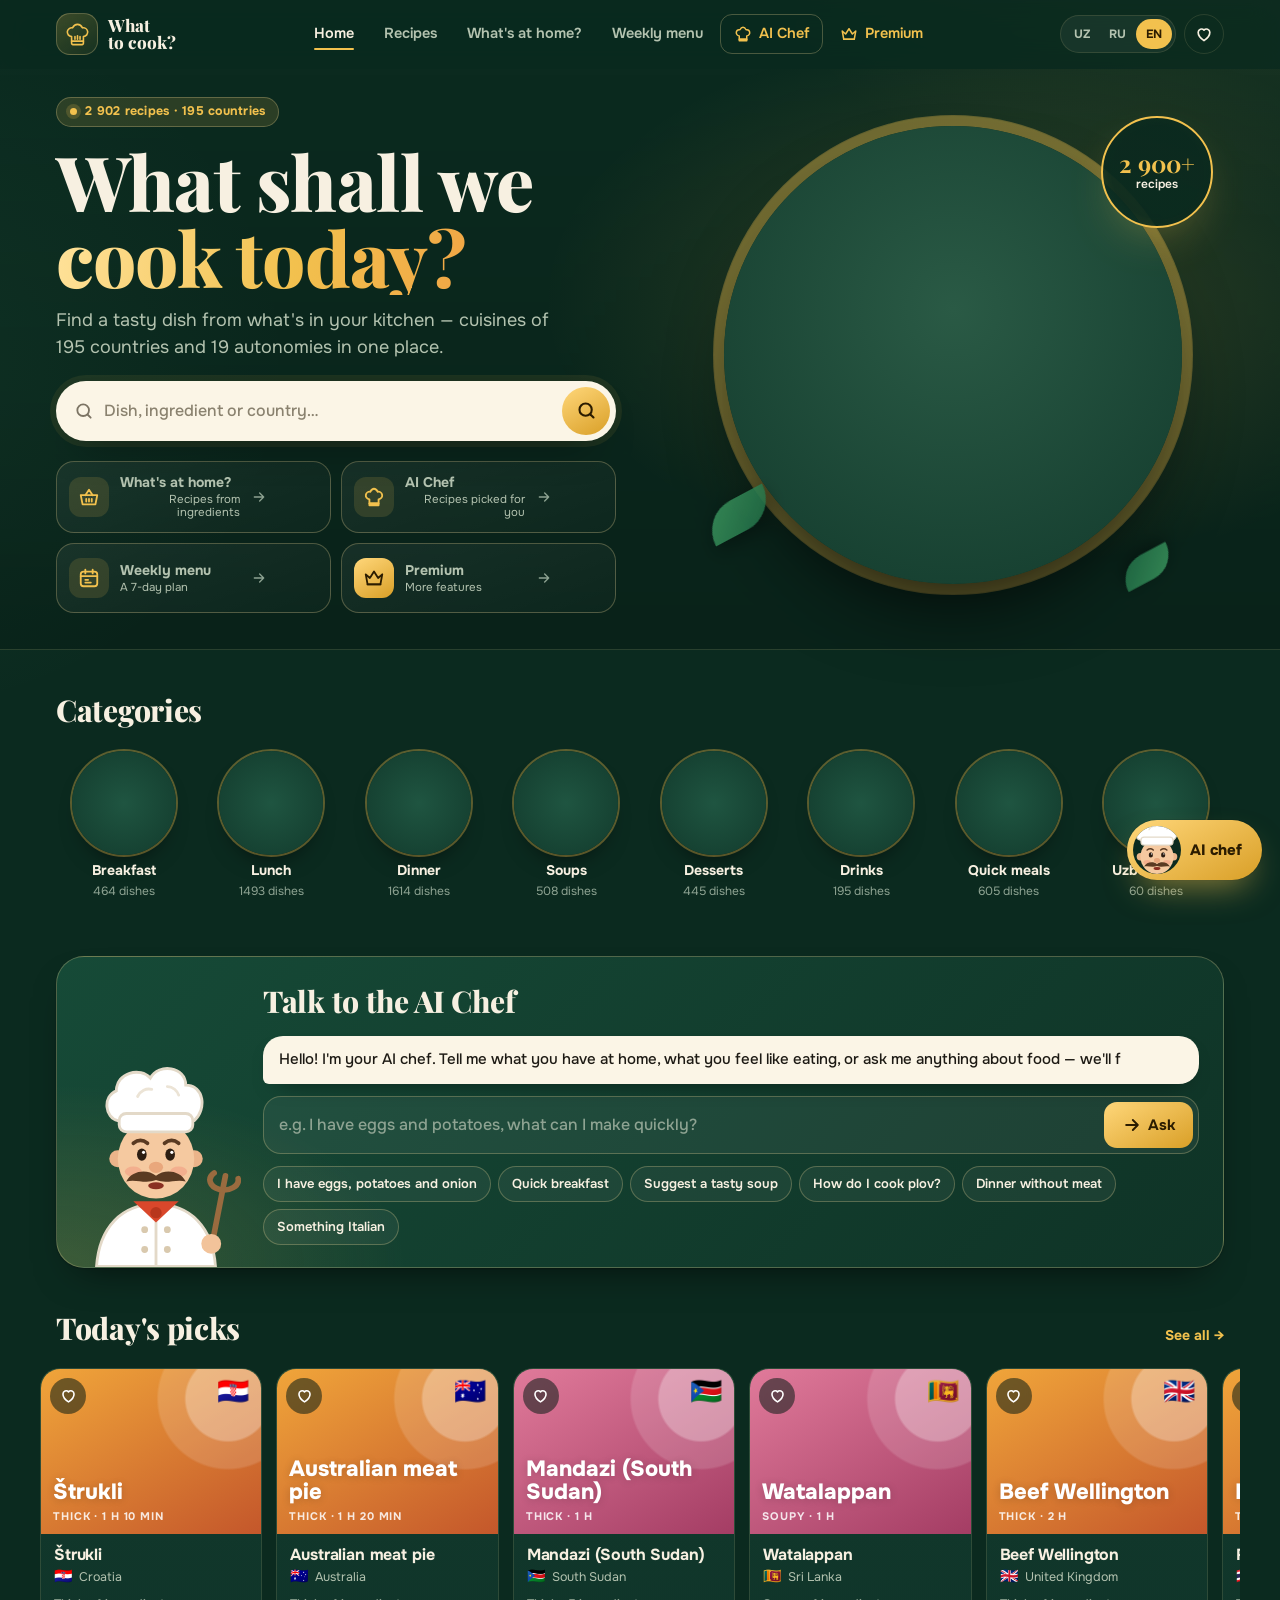
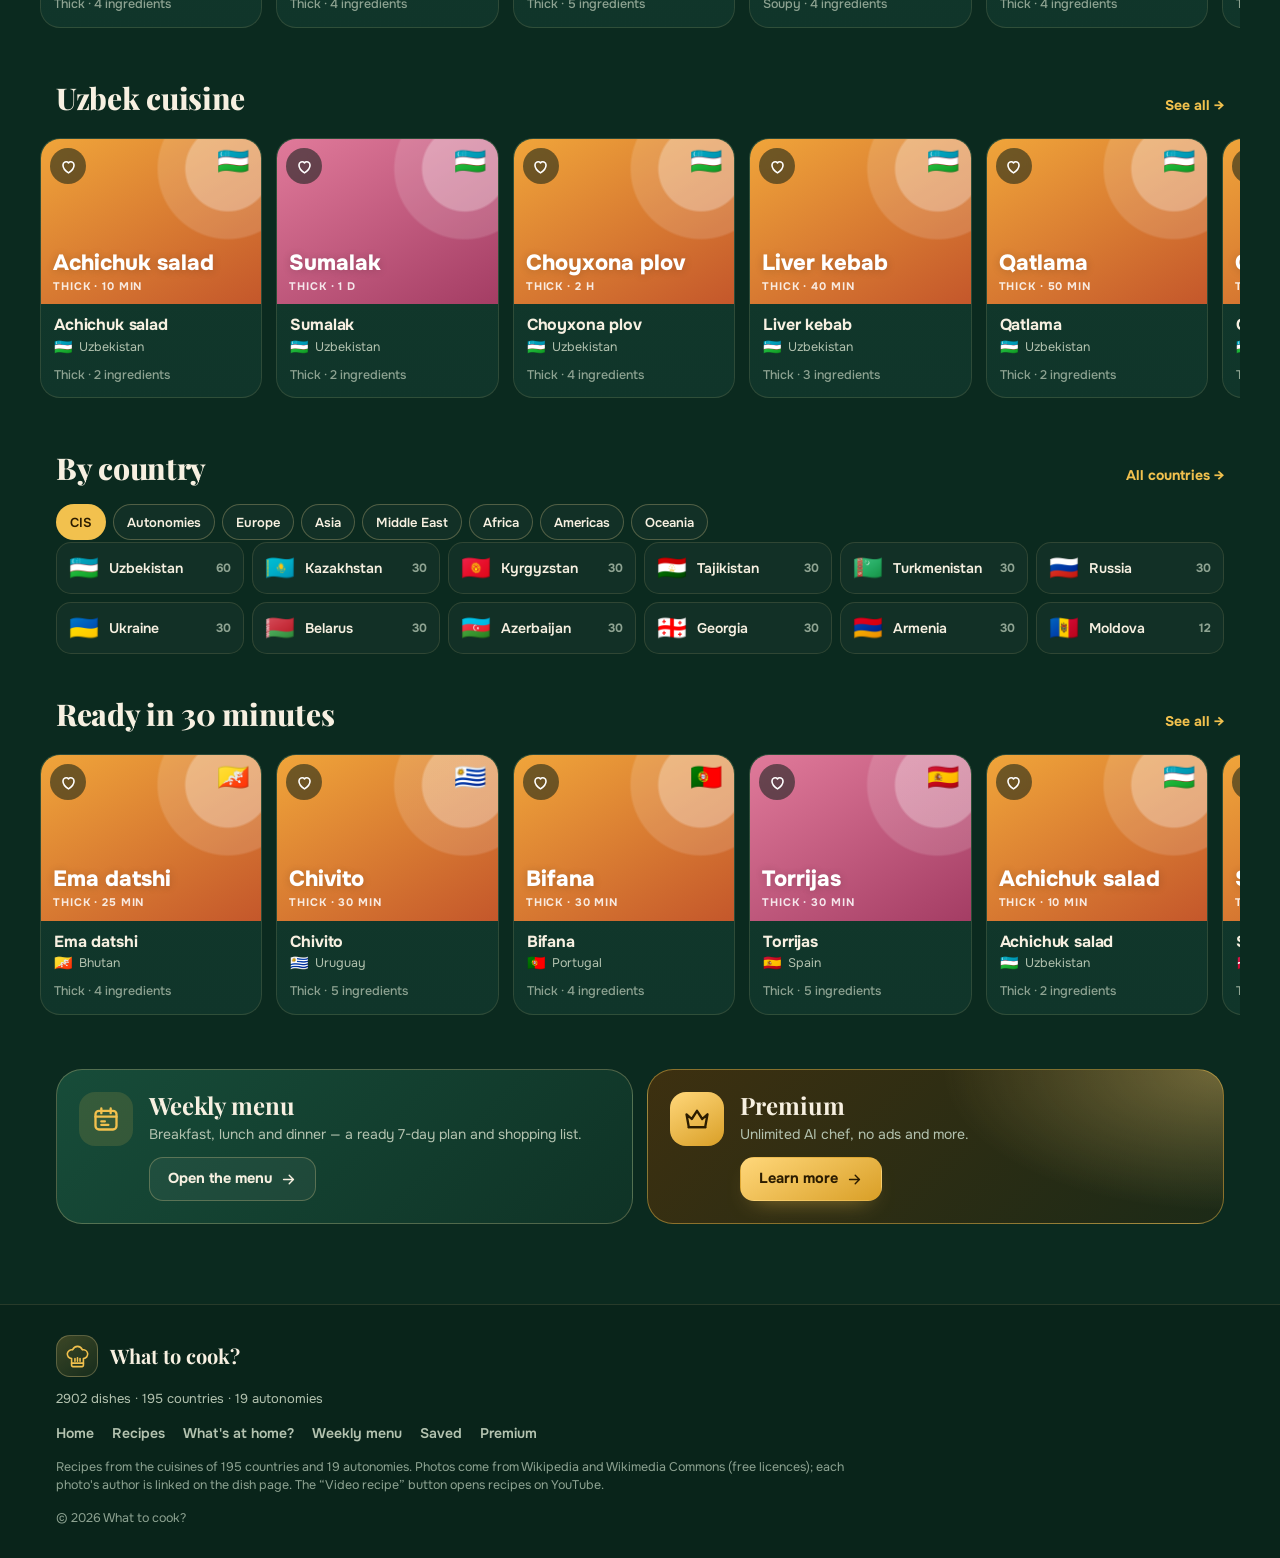
==== commit c2d8542d: "Preview: rasm yuklanishi Safari'da ishonchliroq Co-Authored-By: Claude Opus 5.5 <noreply@anthropic.c" ====
--- a/preview/index.html
+++ b/preview/index.html
@@ -213,7 +213,7 @@
 <script src="data/x-eu.js"></script>
 <script src="data/i18n.js?v=6"></script>
 <script src="data/photos.js?v=7"></script>
-<script src="app.js?v=9"></script>
+<script src="app.js?v=10"></script>
 <script src="ai-config.js?v=8"></script>
 <script src="chef.js?v=9"></script>
 <script src="firebase-config.js?v=6"></script>
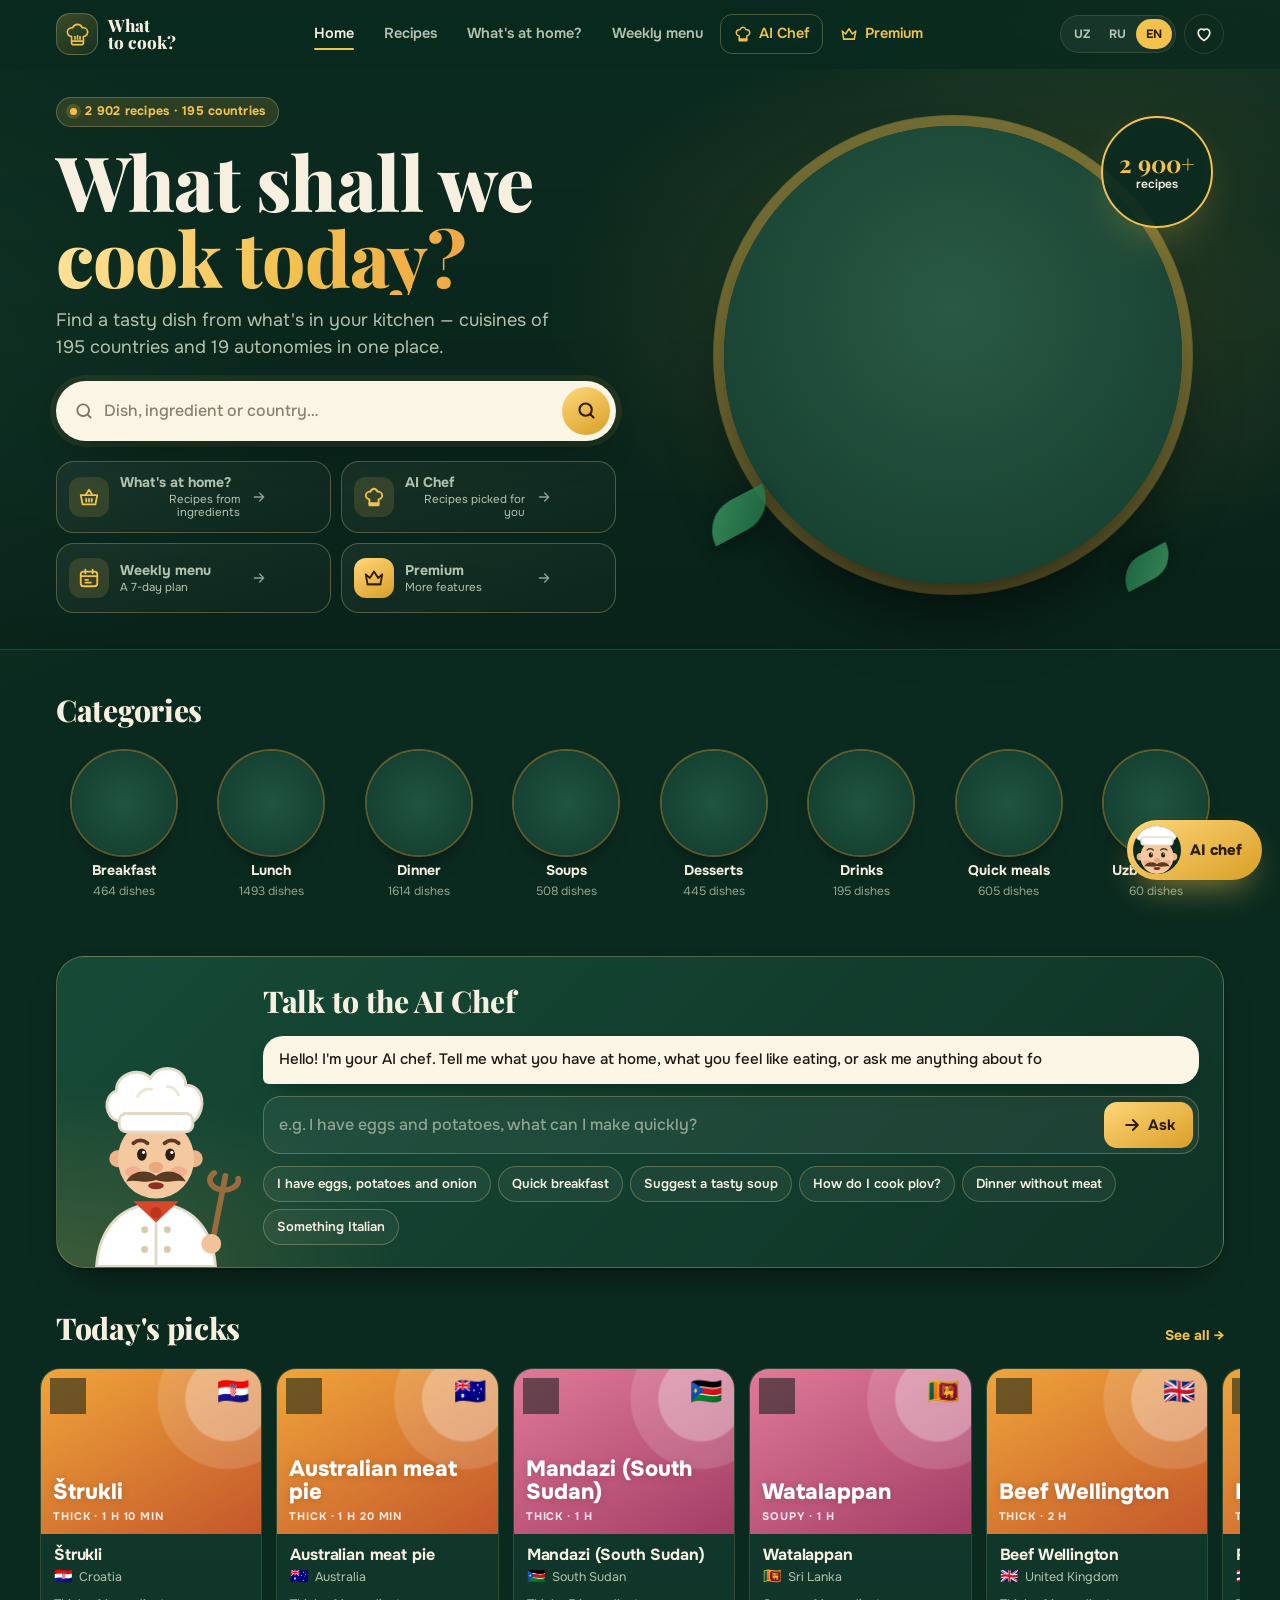
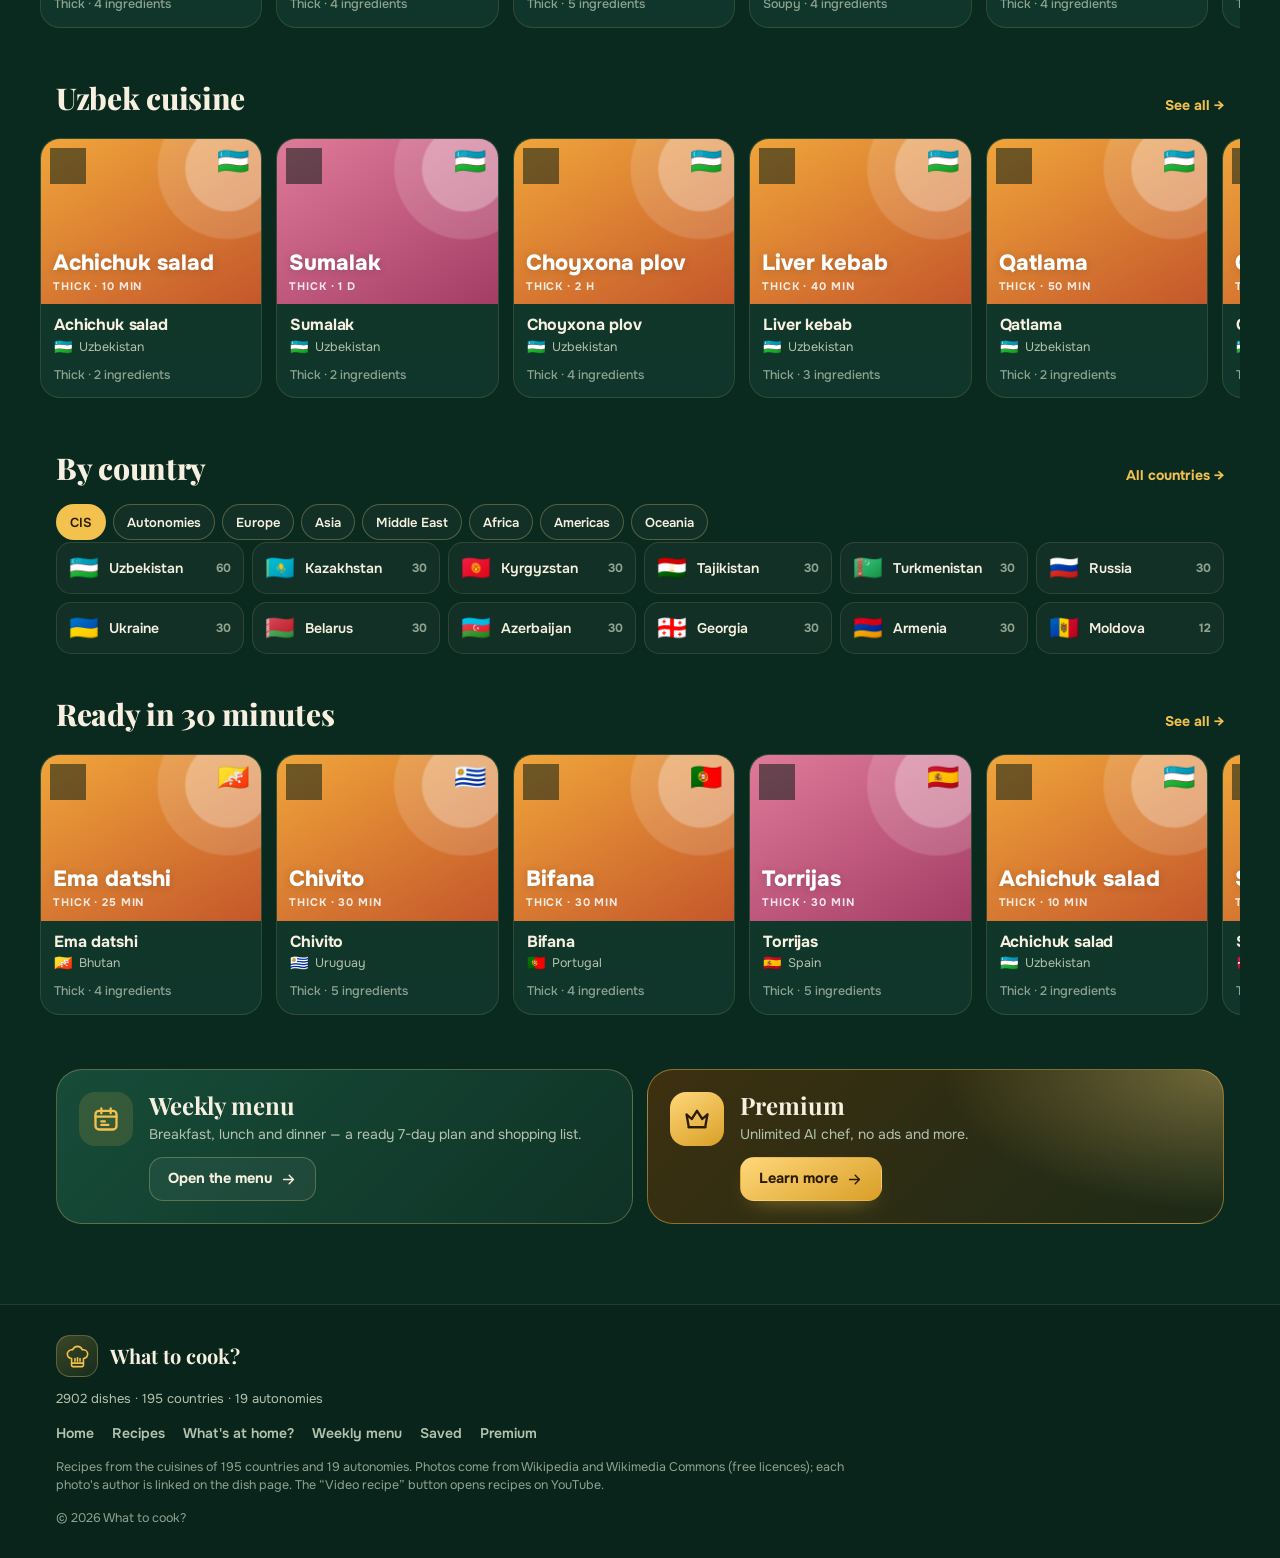
==== commit 4f7c49ec: "Preview: Safari mosligi Co-Authored-By: Claude Opus 5.5 <noreply@anthropic.com> Claude-Session: http" ====
--- a/preview/index.html
+++ b/preview/index.html
@@ -12,7 +12,7 @@
 <link rel="preconnect" href="https://commons.wikimedia.org">
 <link rel="preconnect" href="https://upload.wikimedia.org">
 <link rel="stylesheet" href="https://fonts.googleapis.com/css2?family=Playfair+Display:ital,wght@0,700;0,800;1,700&family=Onest:wght@400;500;600;700&display=swap">
-<link rel="stylesheet" href="style.css?v=9">
+<link rel="stylesheet" href="style.css?v=10">
 </head>
 <body class="locked">
 <div class="gate" id="gate"><div class="gcard"><div class="gspin"></div></div></div>
--- a/preview/style.css
+++ b/preview/style.css
@@ -30,7 +30,7 @@
 @media (max-width:999px){:root{--tab:72px}}
 
 /* ---------- header ---------- */
-.hdr{position:sticky;top:0;z-index:30;padding-top:env(safe-area-inset-top,0px);background:rgba(11,42,31,.78);backdrop-filter:saturate(1.3) blur(14px);-webkit-backdrop-filter:saturate(1.3) blur(14px);border-bottom:1px solid transparent;transition:border-color .2s,background .2s}
+.hdr{position:sticky;top:0;z-index:30;padding-top:env(safe-area-inset-top,0px);background:rgba(11,42,31,.78);-webkit-backdrop-filter:saturate(1.3) blur(14px);backdrop-filter:saturate(1.3) blur(14px);-webkit-backdrop-filter:saturate(1.3) blur(14px);border-bottom:1px solid transparent;transition:border-color .2s,background .2s}
 .hdr.sc{border-bottom-color:var(--line);background:rgba(11,42,31,.92)}
 .hin{display:flex;align-items:center;gap:16px;height:68px}
 .brand{display:flex;align-items:center;gap:10px;text-decoration:none;flex:none}
@@ -56,7 +56,7 @@
 @media (max-width:420px){.lang button{min-width:30px;padding:0 6px}.hin{gap:10px}.bname{font-size:15px}.logo{width:38px;height:38px}}
 
 /* ---------- bottom tab bar (phones) ---------- */
-.tabbar{position:fixed;left:0;right:0;bottom:0;z-index:33;display:none;grid-template-columns:repeat(5,1fr);align-items:end;height:calc(66px + env(safe-area-inset-bottom,0px));padding:0 6px env(safe-area-inset-bottom,0px);background:rgba(10,36,27,.94);backdrop-filter:blur(14px);-webkit-backdrop-filter:blur(14px);border-top:1px solid var(--line)}
+.tabbar{position:fixed;left:0;right:0;bottom:0;z-index:33;display:none;grid-template-columns:repeat(5,1fr);align-items:end;height:calc(66px + env(safe-area-inset-bottom,0px));padding:0 6px env(safe-area-inset-bottom,0px);background:rgba(10,36,27,.94);-webkit-backdrop-filter:blur(14px);backdrop-filter:blur(14px);-webkit-backdrop-filter:blur(14px);border-top:1px solid var(--line)}
 @media (max-width:999px){.tabbar{display:grid}}
 .tb{display:flex;flex-direction:column;align-items:center;justify-content:center;gap:3px;height:62px;border:0;background:none;text-decoration:none;color:var(--dim);font-size:11px;font-weight:600;min-width:0}
 .tb span{white-space:nowrap;overflow:hidden;text-overflow:ellipsis;max-width:100%}
@@ -102,7 +102,7 @@
 .qar{width:16px;height:16px;color:var(--dim)}
 .q-premium .qi{background:linear-gradient(150deg,#ffd77a,var(--gold-2));color:var(--gold-ink)}
 .hart{position:relative;justify-self:center;width:min(100%,520px);aspect-ratio:1}
-.plate{position:absolute;inset:6%;border-radius:50%;overflow:hidden;background:radial-gradient(circle at 50% 40%,#2a5a45,#123a2c);box-shadow:0 40px 80px -30px rgba(0,0,0,.85),0 0 0 10px rgba(242,193,78,.10),0 0 0 11px rgba(242,193,78,.35);cursor:pointer;animation:plateIn .9s cubic-bezier(.2,.8,.2,1) both}
+.plate{position:absolute;inset:6%;border-radius:50%;overflow:hidden;background:radial-gradient(circle at 50% 40%,#2a5a45,#123a2c);box-shadow:0 40px 80px -30px rgba(0,0,0,.85),0 0 0 10px rgba(242,193,78,.10),0 0 0 11px rgba(242,193,78,.35);cursor:pointer;animation:plateIn .9s cubic-bezier(.2,.8,.2,1)}
 .plate img{width:100%;height:100%;object-fit:cover;display:block;transform:scale(1.04);transition:transform 6s ease-out}
 .plate:hover img{transform:scale(1.1)}
 @keyframes plateIn{from{opacity:0;transform:scale(.92) rotate(-6deg)}to{opacity:1;transform:none}}
@@ -155,10 +155,10 @@
 .card:hover .cover img{transform:scale(1.07)}
 .cover::after{content:"";position:absolute;inset:auto 0 0 0;height:45%;background:linear-gradient(180deg,transparent,rgba(5,20,14,.55));pointer-events:none;z-index:1}
 .cover:has(.tile)::after{display:none}
-.ctime{position:absolute;left:9px;bottom:9px;z-index:2;display:inline-flex;align-items:center;gap:5px;height:26px;padding:0 9px;border-radius:999px;background:rgba(8,28,20,.66);backdrop-filter:blur(6px);color:#fff;font-size:12px;font-weight:700}
+.ctime{position:absolute;left:9px;bottom:9px;z-index:2;display:inline-flex;align-items:center;gap:5px;height:26px;padding:0 9px;border-radius:999px;background:rgba(8,28,20,.66);-webkit-backdrop-filter:blur(6px);backdrop-filter:blur(6px);color:#fff;font-size:12px;font-weight:700}
 .ctime .ic{width:14px;height:14px;color:var(--gold)}
 .cover:has(.tile) .ctime{display:none}
-.fav{position:absolute;right:9px;top:9px;z-index:3;width:36px;height:36px;border-radius:50%;border:0;background:rgba(8,28,20,.55);backdrop-filter:blur(6px);display:grid;place-items:center;color:#fff;transition:transform .2s,background .2s}
+.fav{position:absolute;right:9px;top:9px;z-index:3;width:36px;height:36px;border-radius:50%;border:0;background:rgba(8,28,20,.55);-webkit-backdrop-filter:blur(6px);backdrop-filter:blur(6px);display:grid;place-items:center;color:#fff;transition:transform .2s,background .2s}
 .fav .ic{width:19px;height:19px}
 .fav:hover{transform:scale(1.08)}
 .fav[aria-pressed="true"]{background:#fff;color:#e2463d}
@@ -381,7 +381,7 @@
 .fsm{margin:0;color:var(--dim);font-size:12.5px;max-width:820px}
 
 /* ---------- recipe detail ---------- */
-.ov{position:fixed;inset:0;z-index:40;background:rgba(3,14,10,.7);backdrop-filter:blur(3px);opacity:0;transition:opacity .25s}
+.ov{position:fixed;inset:0;z-index:40;background:rgba(3,14,10,.7);-webkit-backdrop-filter:blur(3px);backdrop-filter:blur(3px);opacity:0;transition:opacity .25s}
 .ov.on{opacity:1}
 .sheet,.picker{position:fixed;left:0;right:0;bottom:0;z-index:41;max-width:760px;margin:0 auto;background:var(--bg);border-radius:28px 28px 0 0;display:flex;flex-direction:column;overflow:hidden;transform:translateY(100%);transition:transform .34s cubic-bezier(.2,.8,.2,1);border:1px solid var(--line);border-bottom:0}
 .sheet{max-height:96vh;max-height:96dvh}
@@ -398,7 +398,7 @@
 .dots{position:absolute;left:0;right:0;bottom:12px;display:flex;justify-content:center;gap:6px;z-index:2}
 .dots button{width:8px;height:8px;padding:0;border:0;border-radius:4px;background:rgba(255,255,255,.6);transition:width .2s}
 .dots button[aria-current="true"]{width:22px;background:var(--gold)}
-.close{position:absolute;top:12px;right:max(12px,env(safe-area-inset-right,0px));z-index:3;width:44px;height:44px;border-radius:50%;border:0;background:rgba(5,18,13,.6);color:#fff;font-size:24px;display:grid;place-items:center;backdrop-filter:blur(6px)}
+.close{position:absolute;top:12px;right:max(12px,env(safe-area-inset-right,0px));z-index:3;width:44px;height:44px;border-radius:50%;border:0;background:rgba(5,18,13,.6);color:#fff;font-size:24px;display:grid;place-items:center;-webkit-backdrop-filter:blur(6px);backdrop-filter:blur(6px)}
 .grab{position:absolute;top:8px;left:50%;transform:translateX(-50%);width:44px;height:5px;border-radius:3px;background:rgba(255,255,255,.75);z-index:3}
 .credit{font-size:11.5px;color:var(--dim);text-align:right;padding:6px 18px 0}.credit a{color:inherit;text-decoration:underline;text-underline-offset:2px}
 .sb{padding:14px max(18px,env(safe-area-inset-left,0px)) 0;padding-right:max(18px,env(safe-area-inset-right,0px));display:flex;flex-direction:column;gap:16px}
@@ -420,7 +420,7 @@
 .yt svg{width:26px;height:26px}
 .ab2{width:54px;height:54px;border-radius:16px;border:1px solid var(--line-2);background:rgba(255,255,255,.04);display:grid;place-items:center;flex:none;position:static;color:var(--ink)}
 .ab2 .ic{width:22px;height:22px}
-.ab2.fav{backdrop-filter:none}
+.ab2.fav{-webkit-backdrop-filter:none;backdrop-filter:none}
 .ab2.fav[aria-pressed="true"]{background:#fff;color:#e2463d}
 .sh2{display:flex;justify-content:space-between;align-items:baseline;gap:10px;margin-bottom:9px}
 .sh2 h3{font-family:var(--f-d);font-size:24px;font-weight:800}
@@ -542,14 +542,14 @@
 
 /* ---------- AI oshpaz: floating button + chat ---------- */
 .fab{position:fixed;right:max(18px,env(safe-area-inset-right,0px));bottom:calc(20px + env(safe-area-inset-bottom,0px));z-index:34;display:flex;align-items:center;gap:9px;height:60px;padding:0 20px 0 6px;border:0;border-radius:999px;
-  background:linear-gradient(150deg,#ffd77a,var(--gold-2));color:var(--gold-ink);font-weight:800;font-size:15px;box-shadow:0 16px 34px -12px rgba(242,193,78,.6),0 0 0 1px rgba(0,0,0,.1);transition:transform .25s,opacity .25s;animation:fabIn .6s cubic-bezier(.2,1.4,.4,1) both}
+  background:linear-gradient(150deg,#ffd77a,var(--gold-2));color:var(--gold-ink);font-weight:800;font-size:15px;box-shadow:0 16px 34px -12px rgba(242,193,78,.6),0 0 0 1px rgba(0,0,0,.1);transition:transform .25s,opacity .25s;animation:fabIn .6s cubic-bezier(.2,1.4,.4,1)}
 .fab:hover{transform:translateY(-2px)}
 .fchef{width:48px;height:48px;border-radius:50%;background:var(--bg);display:grid;place-items:center;overflow:hidden;flex:none}
 .fchef .chef{width:48px;height:48px}
 body.chatting .fab{transform:scale(.6);opacity:0;pointer-events:none}
 @keyframes fabIn{from{transform:translateY(90px)}to{transform:none}}
 @media (max-width:999px){.fab{display:none}}
-.ftip{position:fixed;right:max(18px,env(safe-area-inset-right,0px));bottom:calc(92px + env(safe-area-inset-bottom,0px));z-index:34;max-width:250px;background:var(--cream);color:#1d1a14;border-radius:16px 16px 4px 16px;padding:11px 14px;font-size:14px;font-weight:600;box-shadow:var(--shadow);cursor:pointer;animation:tipIn .4s ease both}
+.ftip{position:fixed;right:max(18px,env(safe-area-inset-right,0px));bottom:calc(92px + env(safe-area-inset-bottom,0px));z-index:34;max-width:250px;background:var(--cream);color:#1d1a14;border-radius:16px 16px 4px 16px;padding:11px 14px;font-size:14px;font-weight:600;box-shadow:var(--shadow);cursor:pointer;animation:tipIn .4s ease}
 @media (max-width:999px){.ftip{right:auto;left:50%;transform:translateX(-50%);bottom:calc(84px + env(safe-area-inset-bottom,0px));border-radius:16px;text-align:center;animation:none;max-width:280px}}
 @keyframes tipIn{from{opacity:0;transform:translateY(8px)}to{opacity:1;transform:none}}
 #cov{z-index:35}
@@ -571,7 +571,7 @@
 .mg .av{width:32px;height:32px;border-radius:50%;background:linear-gradient(150deg,#ffd77a,var(--gold-2));overflow:hidden;flex:none;display:grid;place-items:center;border:0}
 .mg .av .chef{width:32px;height:32px}
 .bw{display:flex;flex-direction:column;gap:8px;min-width:0;max-width:calc(100% - 40px)}
-.bb{padding:10px 14px;border-radius:18px;font-size:15px;line-height:1.45;overflow-wrap:anywhere;animation:msgIn .25s ease both}
+.bb{padding:10px 14px;border-radius:18px;font-size:15px;line-height:1.45;overflow-wrap:anywhere;animation:msgIn .25s ease}
 .ch .bb{background:var(--surface);border:1px solid var(--line);border-bottom-left-radius:6px;align-self:flex-start}
 .me .bb{background:var(--gold);color:var(--gold-ink);font-weight:500;border-bottom-right-radius:6px;max-width:82%}
 .bb ul{margin:4px 0;padding-left:20px}.bb li{margin:2px 0}
@@ -627,6 +627,6 @@
 @keyframes bub{0%,100%{transform:translateY(0)}50%{transform:translateY(-3px)}}
 
 /* page-enter animation */
-.view:not([hidden]){animation:viewIn .35s ease both}
+.view:not([hidden]){animation:viewIn .35s ease}
 @keyframes viewIn{from{opacity:0;transform:translateY(8px)}to{opacity:1;transform:none}}
 @media (prefers-reduced-motion:reduce){*{transition:none!important;animation:none!important}}
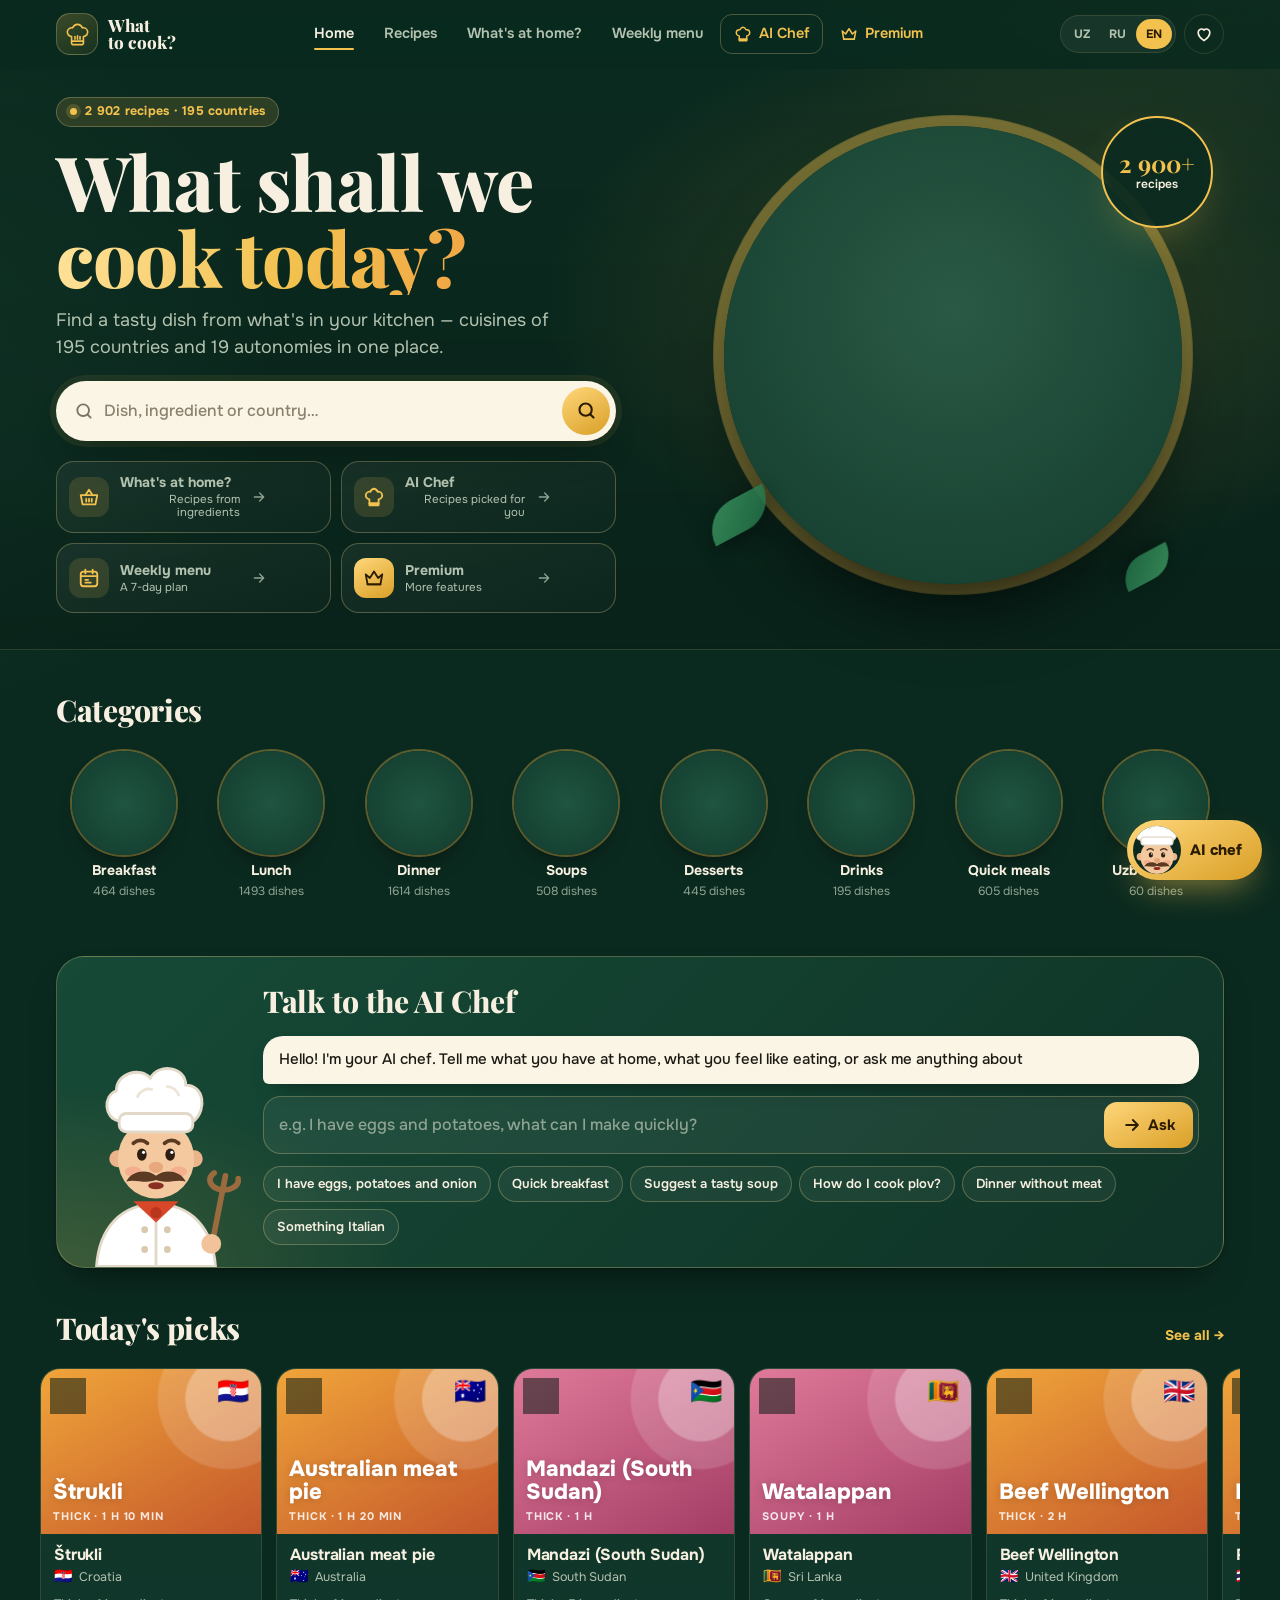
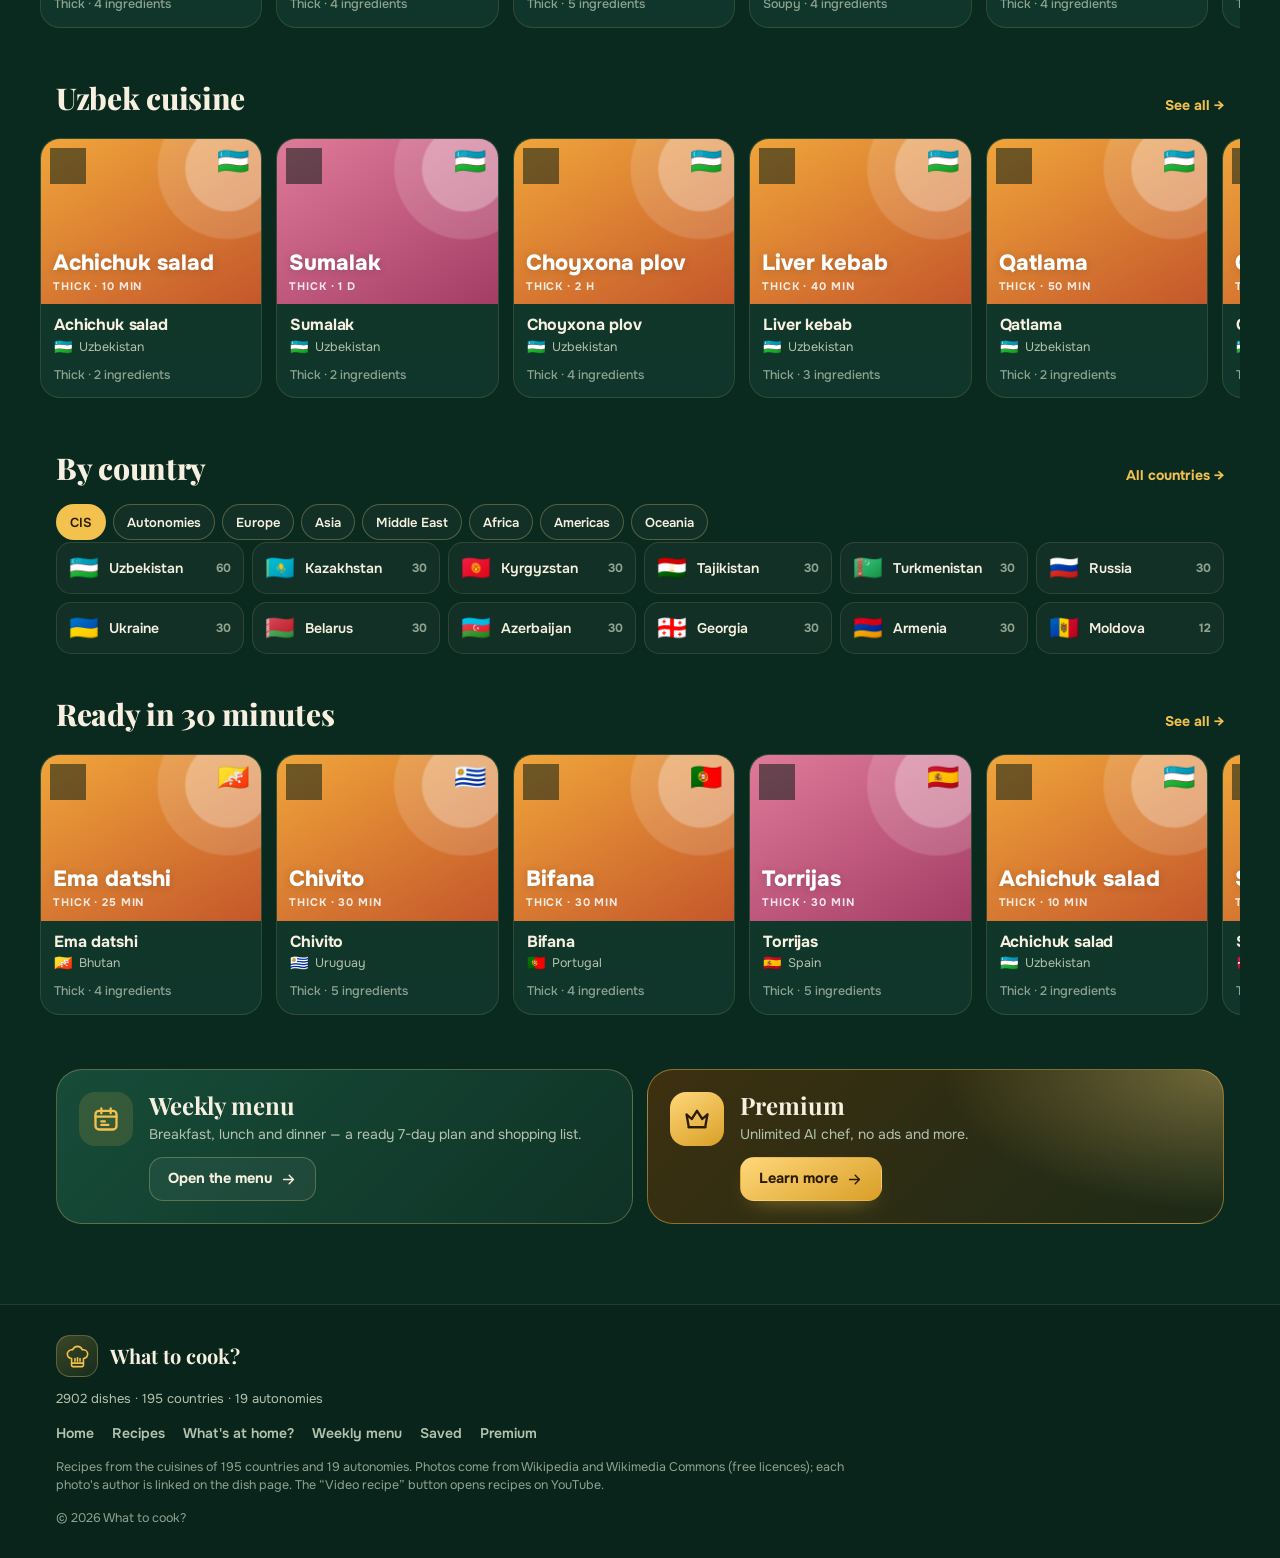
==== commit 34c82616: "Preview: Safari 18 qotishi tuzatildi Co-Authored-By: Claude Opus 5.5 <noreply@anthropic.com> Claude-" ====
--- a/preview/index.html
+++ b/preview/index.html
@@ -12,7 +12,7 @@
 <link rel="preconnect" href="https://commons.wikimedia.org">
 <link rel="preconnect" href="https://upload.wikimedia.org">
 <link rel="stylesheet" href="https://fonts.googleapis.com/css2?family=Playfair+Display:ital,wght@0,700;0,800;1,700&family=Onest:wght@400;500;600;700&display=swap">
-<link rel="stylesheet" href="style.css?v=10">
+<link rel="stylesheet" href="style.css?v=11">
 </head>
 <body class="locked">
 <div class="gate" id="gate"><div class="gcard"><div class="gspin"></div></div></div>
--- a/preview/style.css
+++ b/preview/style.css
@@ -24,7 +24,7 @@
 a{color:inherit}
 button{font:inherit;color:inherit;cursor:pointer;-webkit-tap-highlight-color:transparent}
 button:focus-visible,input:focus-visible,a:focus-visible,textarea:focus-visible,.card:focus-visible{outline:2px solid var(--gold);outline-offset:2px}
-h1,h2,h3{margin:0;letter-spacing:-.01em;text-wrap:balance}
+h1,h2,h3{margin:0;letter-spacing:-.01em}
 .wrap{max-width:1200px;margin:0 auto;padding-left:max(16px,env(safe-area-inset-left,0px));padding-right:max(16px,env(safe-area-inset-right,0px))}
 .ic{width:20px;height:20px;fill:none;stroke:currentColor;stroke-width:2;stroke-linecap:round;stroke-linejoin:round;flex:none}
 @media (max-width:999px){:root{--tab:72px}}
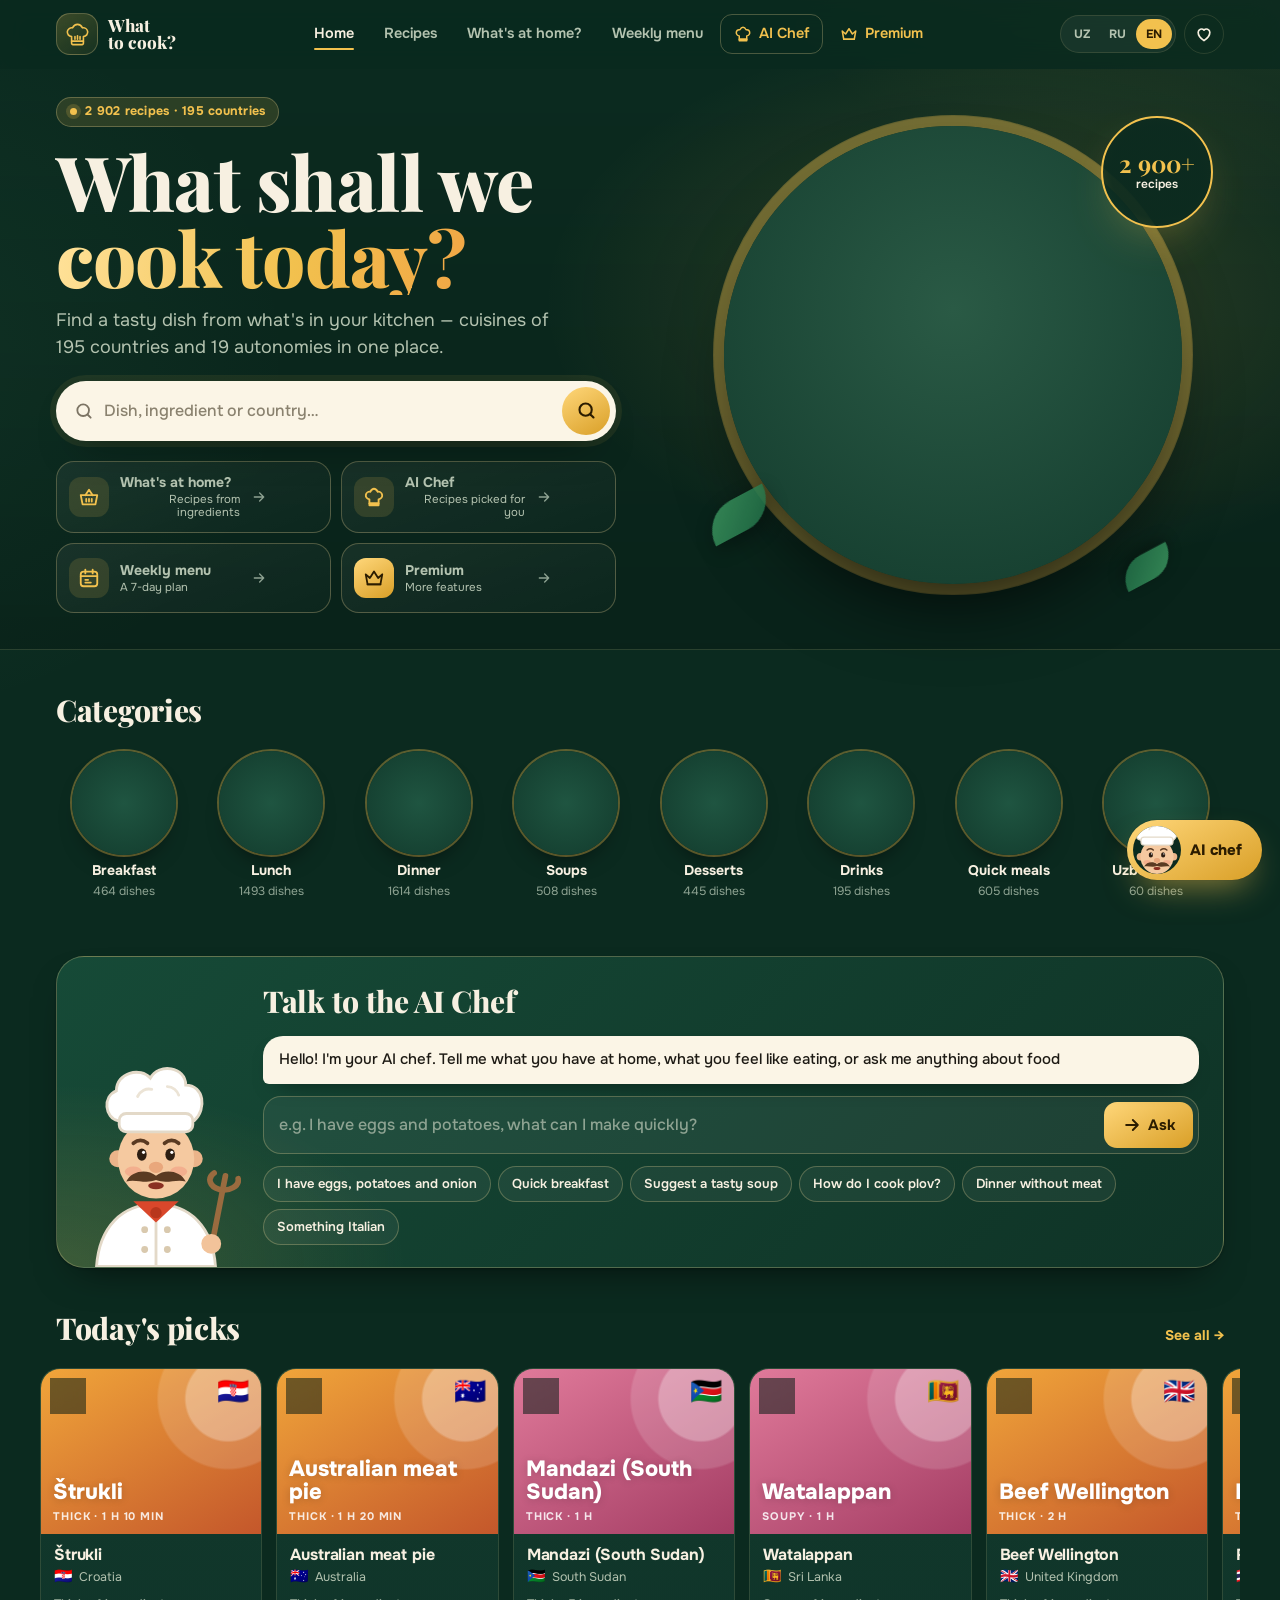
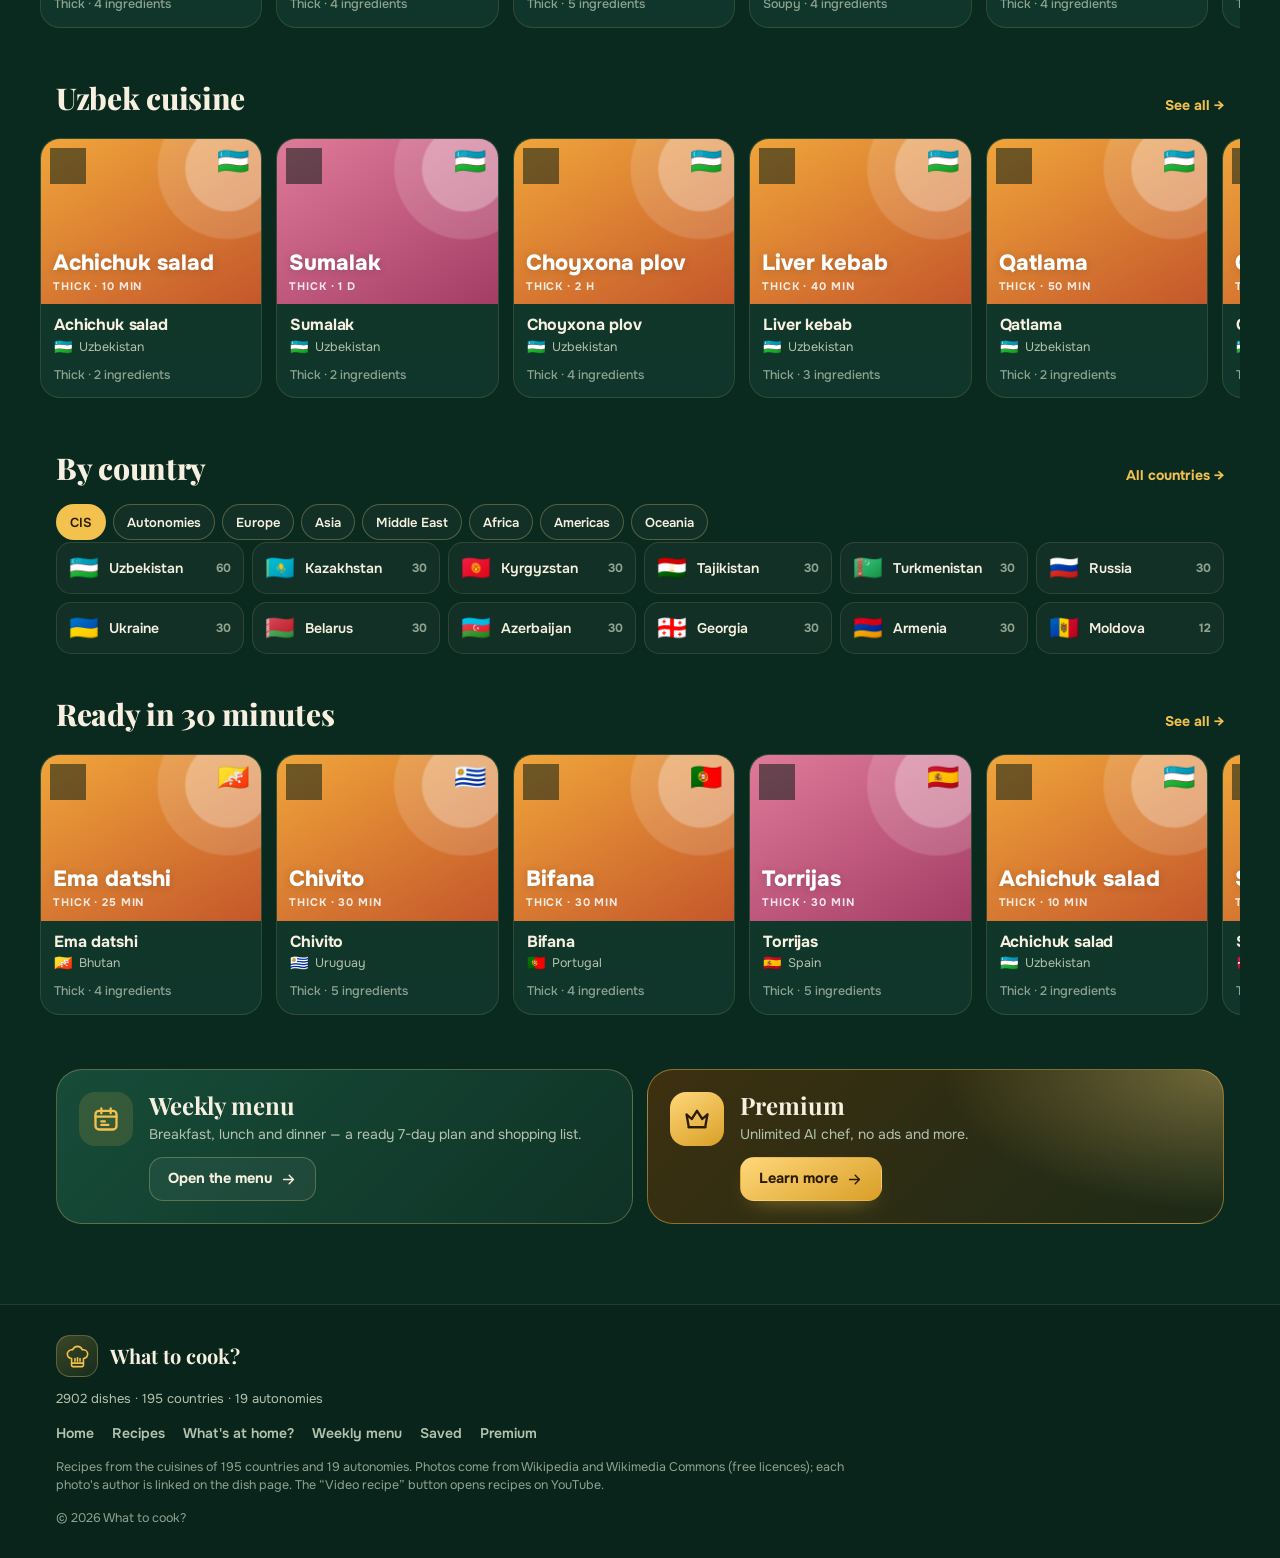
==== commit c66dc689: "Preview: Safari 18 qotishi (filtr chiplari) tuzatildi Co-Authored-By: Claude Opus 5.5 <noreply@anthr" ====
--- a/preview/index.html
+++ b/preview/index.html
@@ -12,7 +12,7 @@
 <link rel="preconnect" href="https://commons.wikimedia.org">
 <link rel="preconnect" href="https://upload.wikimedia.org">
 <link rel="stylesheet" href="https://fonts.googleapis.com/css2?family=Playfair+Display:ital,wght@0,700;0,800;1,700&family=Onest:wght@400;500;600;700&display=swap">
-<link rel="stylesheet" href="style.css?v=11">
+<link rel="stylesheet" href="style.css?v=12">
 </head>
 <body class="locked">
 <div class="gate" id="gate"><div class="gcard"><div class="gspin"></div></div></div>
--- a/preview/style.css
+++ b/preview/style.css
@@ -202,7 +202,7 @@
 /* chips */
 .chips{display:flex;gap:7px;overflow-x:auto;scrollbar-width:none;margin:0 -16px;padding:0 16px 2px}
 .chips::-webkit-scrollbar{display:none}
-.chip{flex:none;height:40px;padding:0 15px;border-radius:999px;border:1px solid var(--line-2);background:rgba(255,255,255,.03);font-weight:600;font-size:14px;white-space:nowrap;display:inline-flex;align-items:center;gap:6px;color:var(--ink);transition:background .2s,border-color .2s}
+.chip{flex:none;height:40px;padding:0 15px;border-radius:999px;border:1px solid var(--line-2);background:rgba(255,255,255,.03);font-weight:600;font-size:14px;display:inline-flex;align-items:center;gap:6px;color:var(--ink);transition:background .2s,border-color .2s}
 .chip:hover{border-color:rgba(242,193,78,.5)}
 .chip[aria-pressed="true"]{background:var(--gold);color:var(--gold-ink);border-color:transparent}
 .chip.sm{height:36px;padding:0 13px;font-size:13px}
@@ -224,6 +224,7 @@
 .askgo svg,.send svg,.mic svg,.chb svg{width:20px;height:20px;fill:none;stroke:currentColor;stroke-width:2.3;stroke-linecap:round;stroke-linejoin:round}
 .hsug{display:flex;gap:7px;flex-wrap:wrap}
 .hsug .chip,.csug .chip{background:rgba(255,255,255,.05)}
+.hsug .chip,.csug .chip{white-space:nowrap}
 @media (max-width:640px){
   .chefsec{grid-template-columns:84px 1fr;padding:16px 14px 16px 8px;gap:10px 10px}
   .hchef{width:88px;margin-bottom:0;grid-row:1/3;align-self:start}
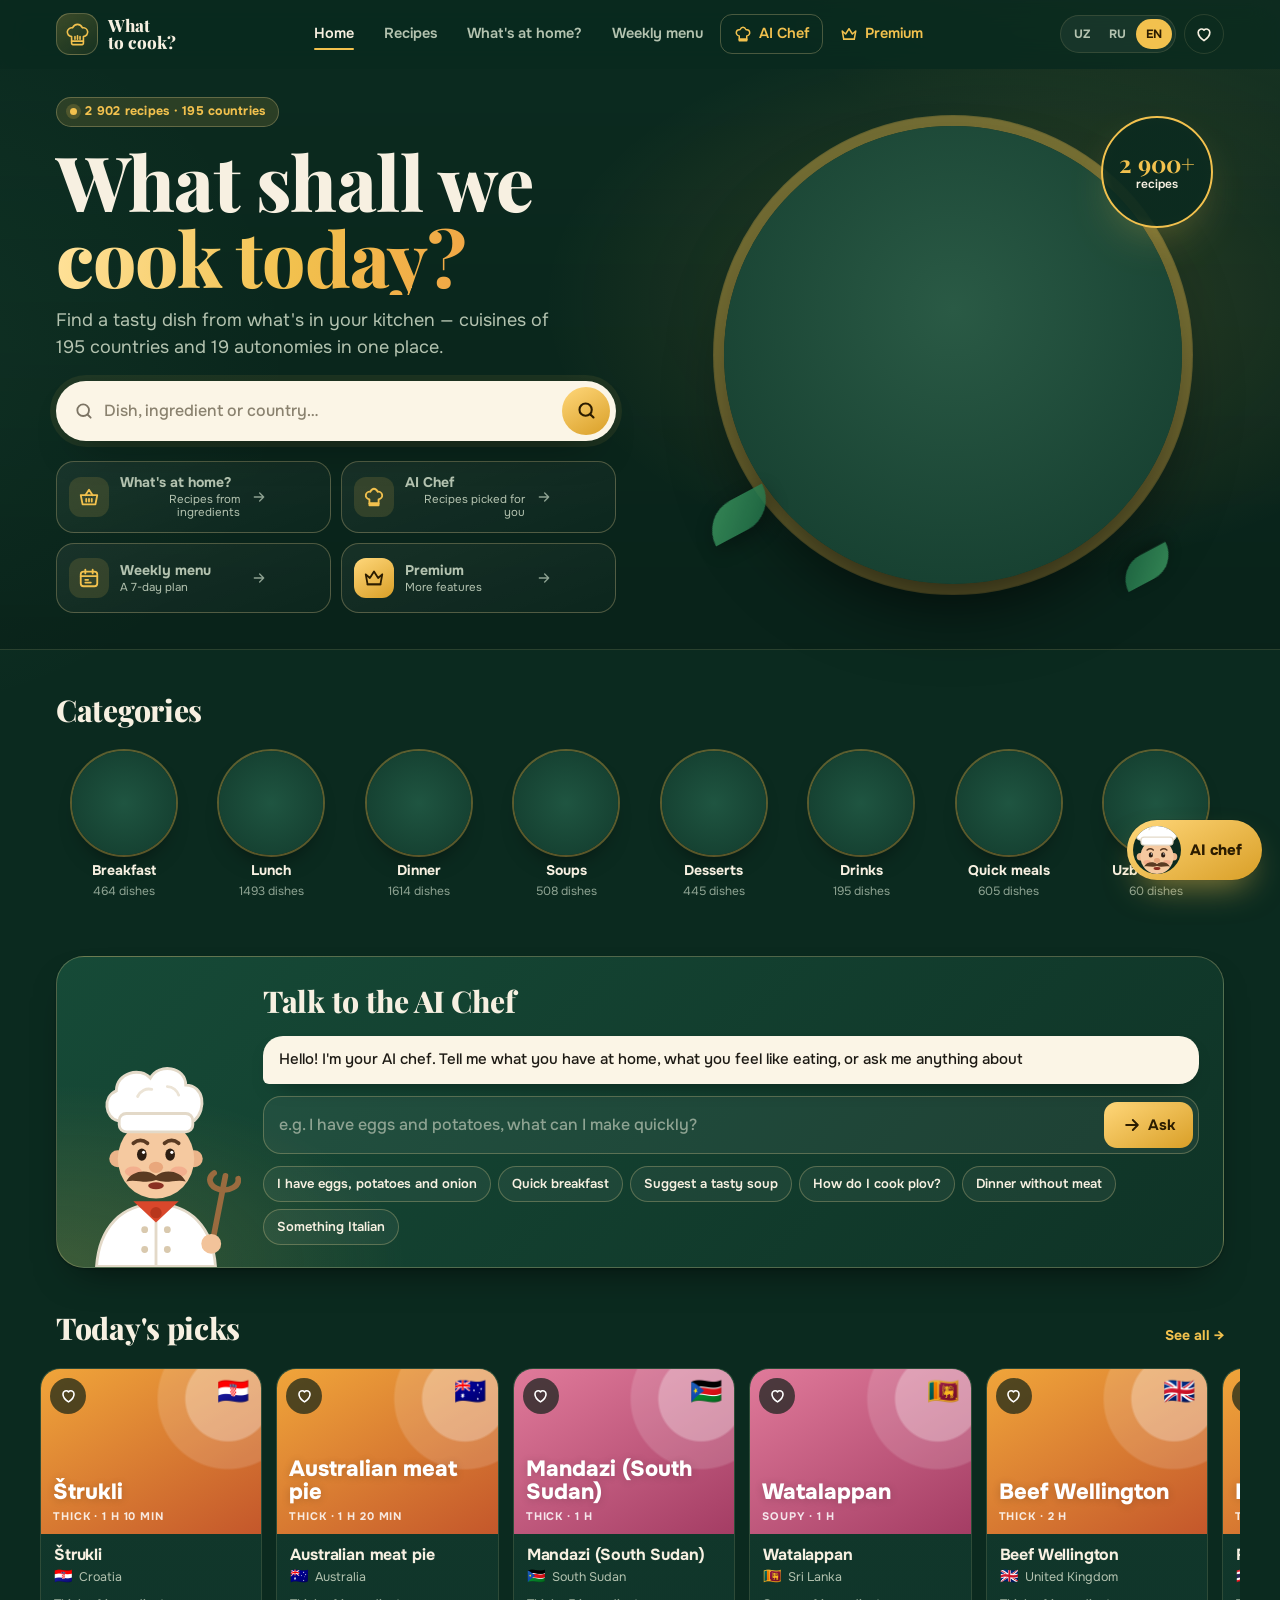
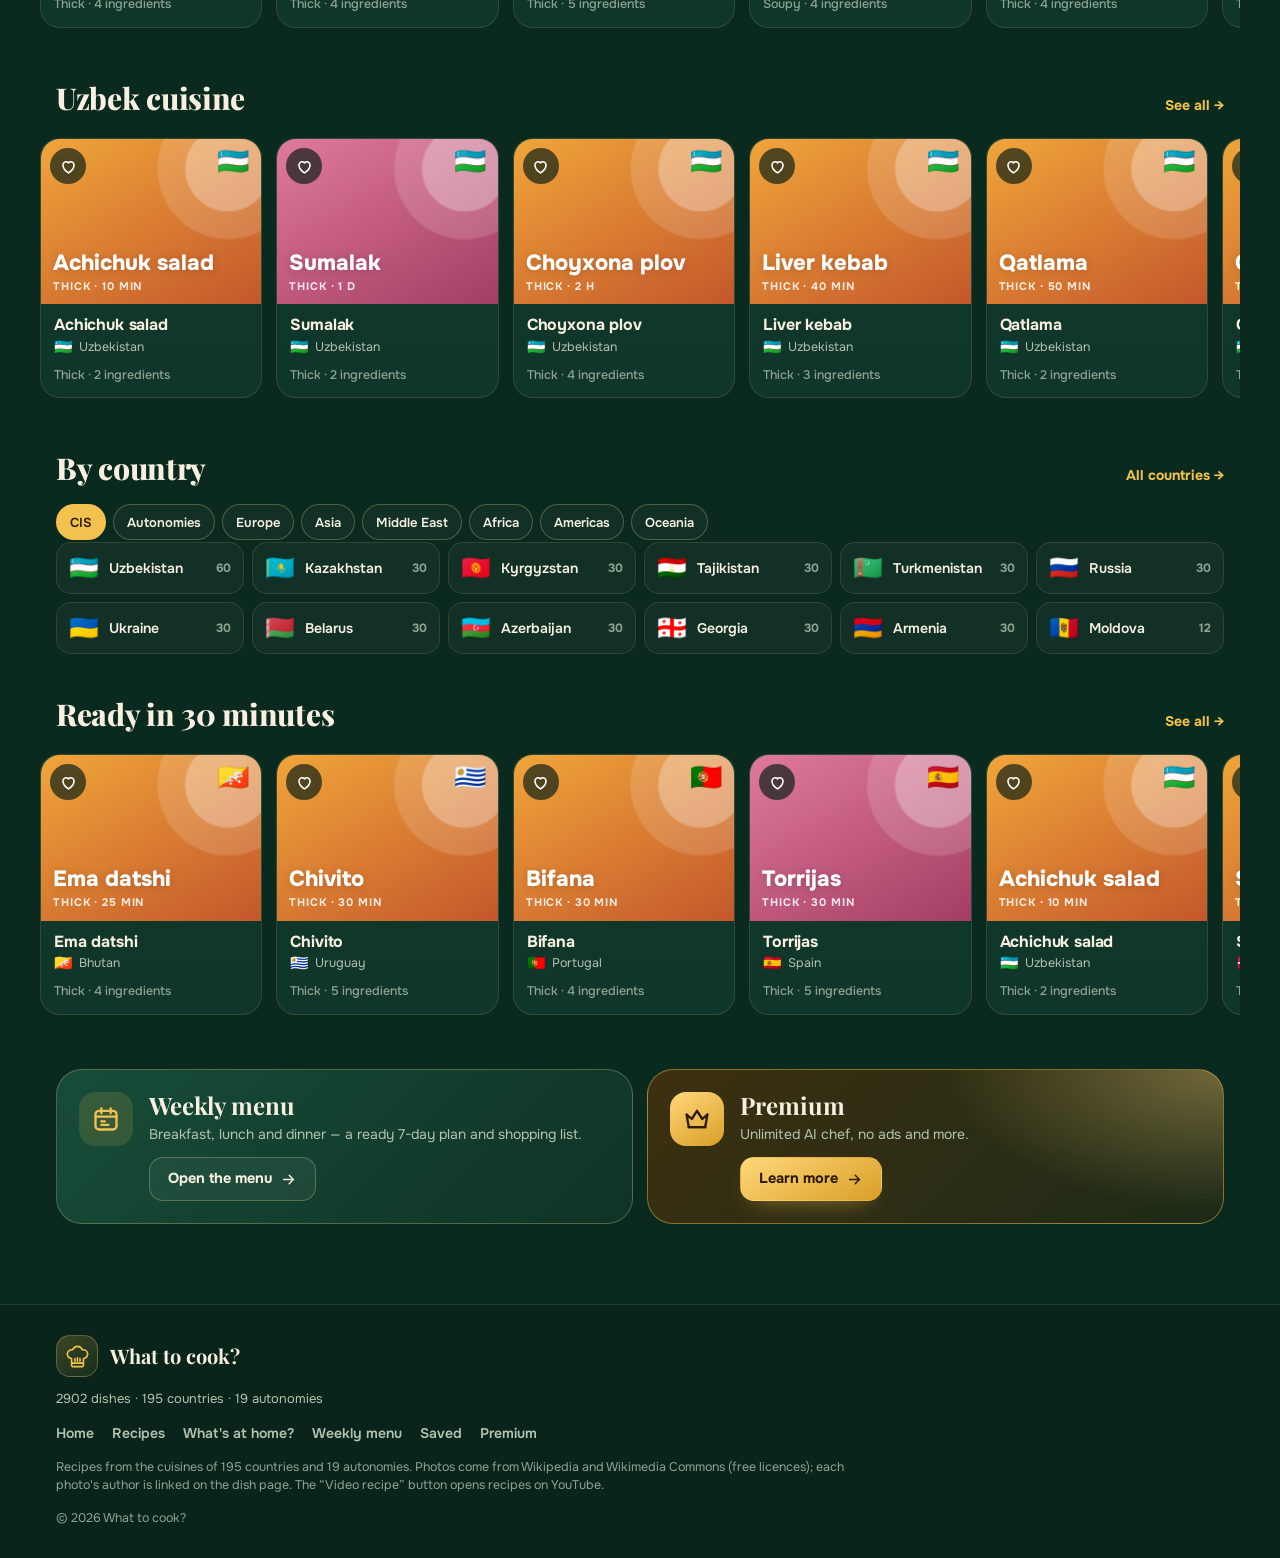
==== commit 9cc2075e: "Preview: Safari xotira muammosi tuzatildi Co-Authored-By: Claude Opus 5.5 <noreply@anthropic.com> Cl" ====
--- a/preview/index.html
+++ b/preview/index.html
@@ -12,7 +12,7 @@
 <link rel="preconnect" href="https://commons.wikimedia.org">
 <link rel="preconnect" href="https://upload.wikimedia.org">
 <link rel="stylesheet" href="https://fonts.googleapis.com/css2?family=Playfair+Display:ital,wght@0,700;0,800;1,700&family=Onest:wght@400;500;600;700&display=swap">
-<link rel="stylesheet" href="style.css?v=12">
+<link rel="stylesheet" href="style.css?v=13">
 </head>
 <body class="locked">
 <div class="gate" id="gate"><div class="gcard"><div class="gspin"></div></div></div>
--- a/preview/style.css
+++ b/preview/style.css
@@ -155,10 +155,10 @@
 .card:hover .cover img{transform:scale(1.07)}
 .cover::after{content:"";position:absolute;inset:auto 0 0 0;height:45%;background:linear-gradient(180deg,transparent,rgba(5,20,14,.55));pointer-events:none;z-index:1}
 .cover:has(.tile)::after{display:none}
-.ctime{position:absolute;left:9px;bottom:9px;z-index:2;display:inline-flex;align-items:center;gap:5px;height:26px;padding:0 9px;border-radius:999px;background:rgba(8,28,20,.66);-webkit-backdrop-filter:blur(6px);backdrop-filter:blur(6px);color:#fff;font-size:12px;font-weight:700}
+.ctime{position:absolute;left:9px;bottom:9px;z-index:2;display:inline-flex;align-items:center;gap:5px;height:26px;padding:0 9px;border-radius:999px;background:rgba(8,28,20,.78);color:#fff;font-size:12px;font-weight:700}
 .ctime .ic{width:14px;height:14px;color:var(--gold)}
 .cover:has(.tile) .ctime{display:none}
-.fav{position:absolute;right:9px;top:9px;z-index:3;width:36px;height:36px;border-radius:50%;border:0;background:rgba(8,28,20,.55);-webkit-backdrop-filter:blur(6px);backdrop-filter:blur(6px);display:grid;place-items:center;color:#fff;transition:transform .2s,background .2s}
+.fav{position:absolute;right:9px;top:9px;z-index:3;width:36px;height:36px;border-radius:50%;border:0;background:rgba(8,28,20,.68);display:grid;place-items:center;color:#fff;transition:transform .2s,background .2s}
 .fav .ic{width:19px;height:19px}
 .fav:hover{transform:scale(1.08)}
 .fav[aria-pressed="true"]{background:#fff;color:#e2463d}
